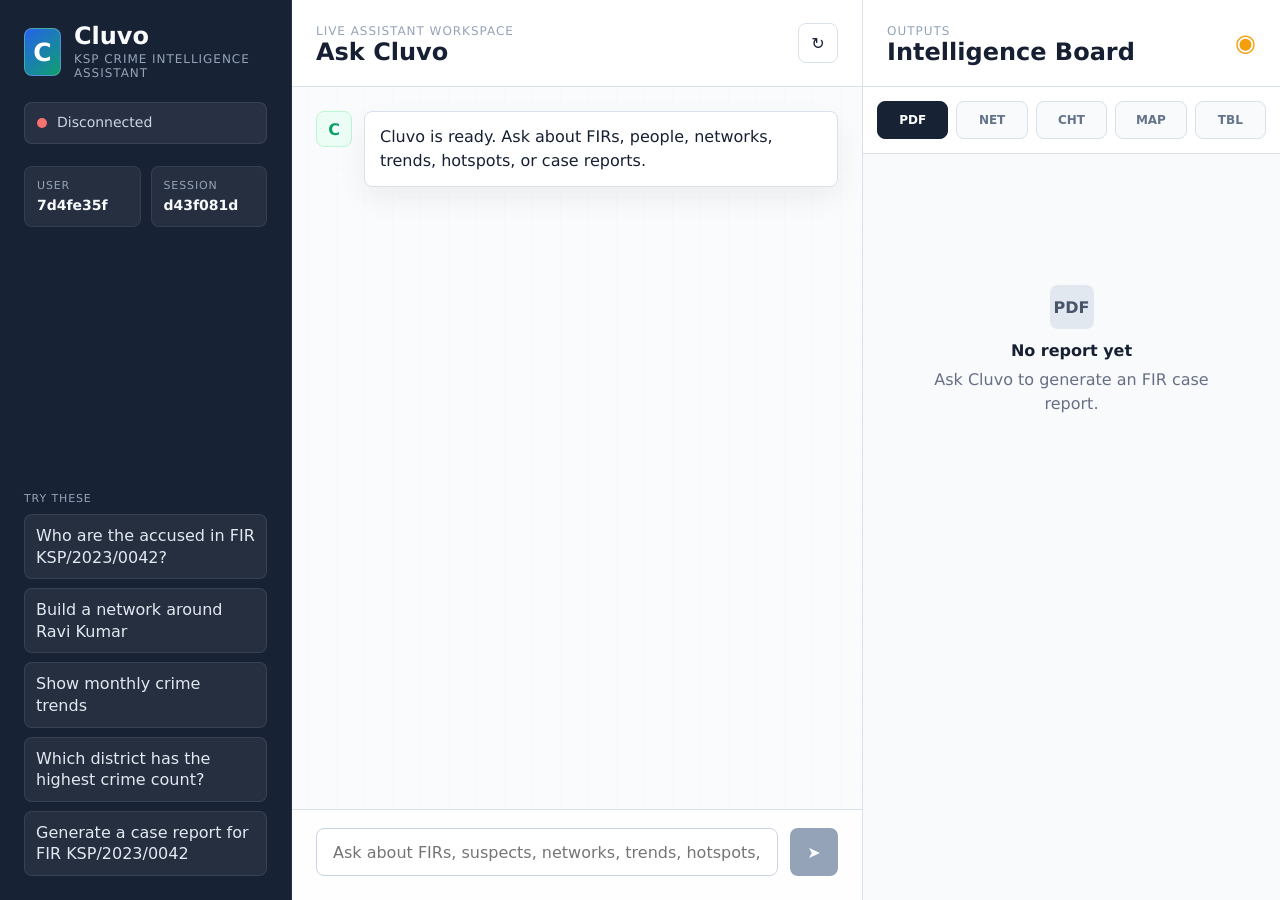
==== index.html @ 609d7da7 "frontend_version_1" ====
<!doctype html>
<html lang="en">
  <head>
    <meta charset="UTF-8" />
    <meta name="viewport" content="width=device-width, initial-scale=1.0" />
    <title>Cluvo</title>
    <link rel="stylesheet" href="./styles.css" />
  </head>
  <body>
    <div class="app-shell">
      <aside class="sidebar">
        <div class="brand-block">
          <div class="brand-mark">C</div>
          <div>
            <h1>Cluvo</h1>
            <p>KSP crime intelligence assistant</p>
          </div>
        </div>

        <div id="connection" class="connection connecting">
          <span class="status-dot"></span>
          <span id="statusText">Connecting to Cluvo...</span>
        </div>

        <div class="identity-block">
          <div>
            <span>User</span>
            <strong id="userIdView">loading</strong>
          </div>
          <div>
            <span>Session</span>
            <strong id="sessionIdView">loading</strong>
          </div>
        </div>

        <div class="prompt-stack">
          <div class="section-label">Try These</div>
          <button data-prompt="Who are the accused in FIR KSP/2023/0042?">Who are the accused in FIR KSP/2023/0042?</button>
          <button data-prompt="Build a network around Ravi Kumar">Build a network around Ravi Kumar</button>
          <button data-prompt="Show monthly crime trends">Show monthly crime trends</button>
          <button data-prompt="Which district has the highest crime count?">Which district has the highest crime count?</button>
          <button data-prompt="Generate a case report for FIR KSP/2023/0042">Generate a case report for FIR KSP/2023/0042</button>
        </div>
      </aside>

      <main class="chat-area">
        <header class="topbar">
          <div>
            <p>Live assistant workspace</p>
            <h2>Ask Cluvo</h2>
          </div>
          <button id="reconnectBtn" class="icon-button" type="button" title="Reconnect">↻</button>
        </header>

        <section id="transcript" class="transcript"></section>

        <form id="composer" class="composer">
          <input id="messageInput" autocomplete="off" placeholder="Ask about FIRs, suspects, networks, trends, hotspots, or reports..." />
          <button id="sendBtn" type="submit" title="Send message">➤</button>
        </form>
      </main>

      <aside class="artifact-area">
        <div class="artifact-header">
          <div>
            <p>Outputs</p>
            <h2>Intelligence Board</h2>
          </div>
          <span class="board-icon">◉</span>
        </div>

        <nav class="panel-tabs" aria-label="Artifact panels">
          <button class="active" data-panel="report" title="Reports">PDF</button>
          <button data-panel="graph" title="Graphs">NET</button>
          <button data-panel="chart" title="Charts">CHT</button>
          <button data-panel="map" title="Map">MAP</button>
          <button data-panel="table" title="Table">TBL</button>
        </nav>

        <section id="panelContent" class="panel-content"></section>
      </aside>
    </div>

    <script src="./app.js"></script>
  </body>
</html>
---- styles.css ----
:root {
  font-family:
    Inter, ui-sans-serif, system-ui, -apple-system, BlinkMacSystemFont, "Segoe UI",
    sans-serif;
  color: #172033;
  background: #eef2f6;
  font-synthesis: none;
  text-rendering: geometricPrecision;
  -webkit-font-smoothing: antialiased;
  --surface: #ffffff;
  --surface-strong: #f8fafc;
  --line: #d9e1eb;
  --muted: #667085;
  --ink: #172033;
  --blue: #2563eb;
  --green: #0f9f6e;
  --amber: #f59e0b;
  --red: #dc2626;
}

* {
  box-sizing: border-box;
}

body {
  margin: 0;
  min-width: 320px;
  min-height: 100vh;
}

button,
input {
  font: inherit;
}

button {
  cursor: pointer;
}

.app-shell {
  display: grid;
  grid-template-columns: 292px minmax(420px, 1fr) 418px;
  min-height: 100vh;
  background:
    linear-gradient(90deg, rgba(21, 32, 51, 0.04) 1px, transparent 1px),
    linear-gradient(180deg, rgba(21, 32, 51, 0.04) 1px, transparent 1px),
    #eef2f6;
  background-size: 28px 28px;
}

.sidebar {
  display: flex;
  flex-direction: column;
  gap: 22px;
  padding: 24px;
  color: #f8fafc;
  background: #182235;
  border-right: 1px solid rgba(255, 255, 255, 0.08);
}

.brand-block {
  display: flex;
  align-items: center;
  gap: 13px;
}

.brand-mark {
  display: grid;
  place-items: center;
  width: 48px;
  height: 48px;
  color: #ffffff;
  background: linear-gradient(135deg, #2563eb, #0f9f6e);
  border: 1px solid rgba(255, 255, 255, 0.22);
  border-radius: 8px;
  font-size: 25px;
  font-weight: 800;
}

.brand-block h1,
.topbar h2,
.artifact-header h2 {
  margin: 0;
  letter-spacing: 0;
}

.brand-block h1 {
  font-size: 24px;
  line-height: 1;
}

.brand-block p,
.topbar p,
.artifact-header p {
  margin: 4px 0 0;
  color: #94a3b8;
  font-size: 12px;
  text-transform: uppercase;
  letter-spacing: 0.08em;
}

.connection {
  display: flex;
  align-items: center;
  gap: 10px;
  min-height: 42px;
  padding: 10px 12px;
  color: #cbd5e1;
  background: rgba(255, 255, 255, 0.07);
  border: 1px solid rgba(255, 255, 255, 0.09);
  border-radius: 8px;
  font-size: 14px;
}

.status-dot {
  width: 10px;
  height: 10px;
  border-radius: 999px;
  background: #f59e0b;
}

.connection.online .status-dot {
  background: #34d399;
}

.connection.offline .status-dot {
  background: #f87171;
}

.identity-block {
  display: grid;
  grid-template-columns: 1fr 1fr;
  gap: 10px;
}

.identity-block div {
  min-width: 0;
  padding: 12px;
  background: rgba(255, 255, 255, 0.06);
  border: 1px solid rgba(255, 255, 255, 0.08);
  border-radius: 8px;
}

.identity-block span,
.section-label {
  display: block;
  color: #94a3b8;
  font-size: 11px;
  line-height: 1.2;
  text-transform: uppercase;
  letter-spacing: 0.08em;
}

.identity-block strong {
  display: block;
  margin-top: 6px;
  overflow: hidden;
  color: #f8fafc;
  font-size: 14px;
  text-overflow: ellipsis;
}

.prompt-stack {
  display: flex;
  flex-direction: column;
  gap: 9px;
  margin-top: auto;
}

.prompt-stack button {
  width: 100%;
  padding: 10px 11px;
  color: #e2e8f0;
  text-align: left;
  line-height: 1.35;
  background: rgba(255, 255, 255, 0.06);
  border: 1px solid rgba(255, 255, 255, 0.09);
  border-radius: 8px;
}

.prompt-stack button:hover {
  background: rgba(255, 255, 255, 0.11);
}

.chat-area {
  display: grid;
  grid-template-rows: auto 1fr auto;
  min-width: 0;
  height: 100vh;
  background: rgba(255, 255, 255, 0.72);
}

.topbar,
.artifact-header {
  display: flex;
  align-items: center;
  justify-content: space-between;
  gap: 16px;
  min-height: 76px;
  padding: 20px 24px;
  background: rgba(255, 255, 255, 0.88);
  border-bottom: 1px solid var(--line);
  backdrop-filter: blur(14px);
}

.topbar h2,
.artifact-header h2 {
  color: var(--ink);
  font-size: 24px;
}

.icon-button {
  display: grid;
  place-items: center;
  width: 40px;
  height: 40px;
  color: var(--ink);
  background: #ffffff;
  border: 1px solid var(--line);
  border-radius: 8px;
}

.transcript {
  display: flex;
  flex-direction: column;
  gap: 16px;
  min-height: 0;
  padding: 24px;
  overflow-y: auto;
}

.message {
  display: grid;
  grid-template-columns: 36px minmax(0, 1fr);
  gap: 12px;
  max-width: 820px;
}

.message.user {
  align-self: flex-end;
  grid-template-columns: minmax(0, 1fr) 36px;
}

.message.user .avatar {
  grid-column: 2;
  grid-row: 1;
  color: #ffffff;
  background: var(--blue);
}

.message.user .bubble {
  grid-column: 1;
  grid-row: 1;
  color: #ffffff;
  background: #2563eb;
  border-color: #2563eb;
}

.avatar {
  display: grid;
  place-items: center;
  width: 36px;
  height: 36px;
  color: var(--green);
  background: #ecfdf5;
  border: 1px solid #bbf7d0;
  border-radius: 8px;
  font-weight: 800;
}

.bubble {
  min-width: 0;
  padding: 13px 15px;
  background: #ffffff;
  border: 1px solid var(--line);
  border-radius: 8px;
  box-shadow: 0 12px 30px rgba(15, 23, 42, 0.06);
}

.bubble p {
  margin: 0 0 8px;
  line-height: 1.5;
  white-space: pre-wrap;
  overflow-wrap: anywhere;
}

.bubble p:last-child {
  margin-bottom: 0;
}

.composer {
  display: grid;
  grid-template-columns: minmax(0, 1fr) 48px;
  gap: 12px;
  padding: 18px 24px 24px;
  background: rgba(255, 255, 255, 0.86);
  border-top: 1px solid var(--line);
}

.composer input {
  min-width: 0;
  height: 48px;
  padding: 0 16px;
  color: var(--ink);
  background: #ffffff;
  border: 1px solid #cbd5e1;
  border-radius: 8px;
  outline: none;
}

.composer input:focus {
  border-color: var(--blue);
  box-shadow: 0 0 0 3px rgba(37, 99, 235, 0.14);
}

.composer button {
  display: grid;
  place-items: center;
  width: 48px;
  height: 48px;
  color: #ffffff;
  background: var(--green);
  border: 0;
  border-radius: 8px;
}

.composer button:disabled {
  cursor: not-allowed;
  background: #94a3b8;
}

.artifact-area {
  display: grid;
  grid-template-rows: auto auto 1fr;
  min-width: 0;
  height: 100vh;
  background: var(--surface-strong);
  border-left: 1px solid var(--line);
}

.board-icon {
  color: var(--amber);
  font-size: 24px;
}

.panel-tabs {
  display: grid;
  grid-template-columns: repeat(5, 1fr);
  gap: 8px;
  padding: 14px;
  background: #ffffff;
  border-bottom: 1px solid var(--line);
}

.panel-tabs button {
  display: grid;
  place-items: center;
  height: 38px;
  color: #64748b;
  background: #f8fafc;
  border: 1px solid var(--line);
  border-radius: 8px;
  font-size: 12px;
  font-weight: 800;
}

.panel-tabs button.active {
  color: #ffffff;
  background: #182235;
  border-color: #182235;
}

.panel-content {
  min-height: 0;
  padding: 16px;
  overflow: auto;
}

.empty-panel {
  display: grid;
  place-items: center;
  align-content: center;
  min-height: 360px;
  padding: 30px;
  color: var(--muted);
  text-align: center;
}

.empty-icon {
  display: grid;
  place-items: center;
  width: 44px;
  height: 44px;
  margin-bottom: 12px;
  color: #475569;
  background: #e2e8f0;
  border-radius: 8px;
  font-weight: 900;
}

.empty-panel h3,
.artifact-tile h3,
.panel-title h3 {
  margin: 0;
  color: var(--ink);
  font-size: 16px;
}

.empty-panel p,
.artifact-tile p {
  max-width: 280px;
  margin: 8px 0 0;
  color: var(--muted);
  line-height: 1.45;
  overflow-wrap: anywhere;
}

.artifact-tile {
  display: grid;
  grid-template-columns: 38px minmax(0, 1fr);
  gap: 12px;
  padding: 14px;
  background: #ffffff;
  border: 1px solid var(--line);
  border-radius: 8px;
}

.tile-icon {
  display: grid;
  place-items: center;
  width: 38px;
  height: 38px;
  color: #ffffff;
  background: var(--red);
  border-radius: 8px;
  font-weight: 800;
}

.action-link,
.small-link {
  display: inline-flex;
  align-items: center;
  justify-content: center;
  gap: 8px;
  min-height: 40px;
  padding: 0 12px;
  color: #ffffff;
  text-decoration: none;
  background: #182235;
  border-radius: 8px;
}

.action-link {
  width: 100%;
  margin-top: 12px;
}

.graph-panel {
  display: grid;
  grid-template-rows: auto minmax(300px, 1fr);
  gap: 12px;
}

.graph-actions {
  display: flex;
  flex-wrap: wrap;
  gap: 8px;
}

.small-link {
  color: #172033;
  background: #ffffff;
  border: 1px solid var(--line);
}

.graph-panel iframe {
  width: 100%;
  min-height: 420px;
  background: #ffffff;
  border: 1px solid var(--line);
  border-radius: 8px;
}

.chart-box,
.map-canvas,
.table-wrap {
  background: #ffffff;
  border: 1px solid var(--line);
  border-radius: 8px;
}

.chart-box {
  display: flex;
  align-items: flex-end;
  gap: 8px;
  height: 340px;
  padding: 18px 14px 36px;
}

.bar-item {
  position: relative;
  flex: 1;
  min-width: 18px;
  background: linear-gradient(180deg, var(--green), #0c7f5b);
  border-radius: 6px 6px 0 0;
}

.bar-item span {
  position: absolute;
  right: 50%;
  bottom: -28px;
  max-width: 74px;
  color: var(--muted);
  font-size: 11px;
  text-align: center;
  transform: translateX(50%);
  overflow: hidden;
  text-overflow: ellipsis;
  white-space: nowrap;
}

.line-chart svg,
.pie-chart svg {
  width: 100%;
  height: 340px;
  background: #ffffff;
  border: 1px solid var(--line);
  border-radius: 8px;
}

.map-canvas {
  position: relative;
  min-height: 320px;
  overflow: hidden;
  background:
    linear-gradient(90deg, rgba(15, 159, 110, 0.12) 1px, transparent 1px),
    linear-gradient(180deg, rgba(37, 99, 235, 0.12) 1px, transparent 1px),
    #ffffff;
  background-size: 34px 34px;
}

.map-canvas::before {
  content: "";
  position: absolute;
  inset: 36px 58px 40px 70px;
  border: 2px solid rgba(15, 159, 110, 0.38);
  border-radius: 48% 42% 50% 38%;
  transform: rotate(-10deg);
}

.map-point {
  position: absolute;
  border: 2px solid #ffffff;
  border-radius: 50%;
  background: rgba(220, 38, 38, 0.78);
  box-shadow: 0 8px 18px rgba(220, 38, 38, 0.2);
}

.point-list {
  display: grid;
  gap: 8px;
  margin-top: 14px;
}

.point-list div {
  display: flex;
  justify-content: space-between;
  gap: 12px;
  padding: 10px 12px;
  background: #ffffff;
  border: 1px solid var(--line);
  border-radius: 8px;
}

.point-list strong,
.point-list span {
  min-width: 0;
  overflow: hidden;
  text-overflow: ellipsis;
  white-space: nowrap;
}

.point-list span {
  color: var(--muted);
}

.table-wrap {
  overflow: auto;
}

table {
  width: 100%;
  min-width: 520px;
  border-collapse: collapse;
  font-size: 13px;
}

th,
td {
  padding: 10px 12px;
  text-align: left;
  border-bottom: 1px solid #edf2f7;
  vertical-align: top;
}

th {
  position: sticky;
  top: 0;
  color: #475569;
  background: #f8fafc;
  font-size: 11px;
  text-transform: uppercase;
  letter-spacing: 0.08em;
}

td {
  color: #1f2937;
  overflow-wrap: anywhere;
}

@media (max-width: 1180px) {
  .app-shell {
    grid-template-columns: 230px minmax(360px, 1fr);
  }

  .artifact-area {
    grid-column: 1 / -1;
    height: auto;
    min-height: 520px;
    border-left: 0;
    border-top: 1px solid var(--line);
  }

  .sidebar,
  .chat-area {
    height: 68vh;
  }
}

@media (max-width: 760px) {
  .app-shell {
    display: block;
  }

  .sidebar {
    min-height: auto;
    padding: 18px;
  }

  .prompt-stack {
    margin-top: 0;
  }

  .chat-area,
  .artifact-area {
    height: auto;
    min-height: 620px;
  }

  .topbar,
  .artifact-header {
    padding: 16px;
  }

  .transcript {
    min-height: 420px;
    padding: 16px;
  }

  .composer {
    padding: 14px 16px 18px;
  }

  .message,
  .message.user {
    grid-template-columns: 32px minmax(0, 1fr);
    width: 100%;
  }

  .message.user .avatar,
  .message.user .bubble {
    grid-column: auto;
    grid-row: auto;
  }

  .message.user {
    direction: rtl;
  }

  .message.user .bubble,
  .message.user .avatar {
    direction: ltr;
  }
}
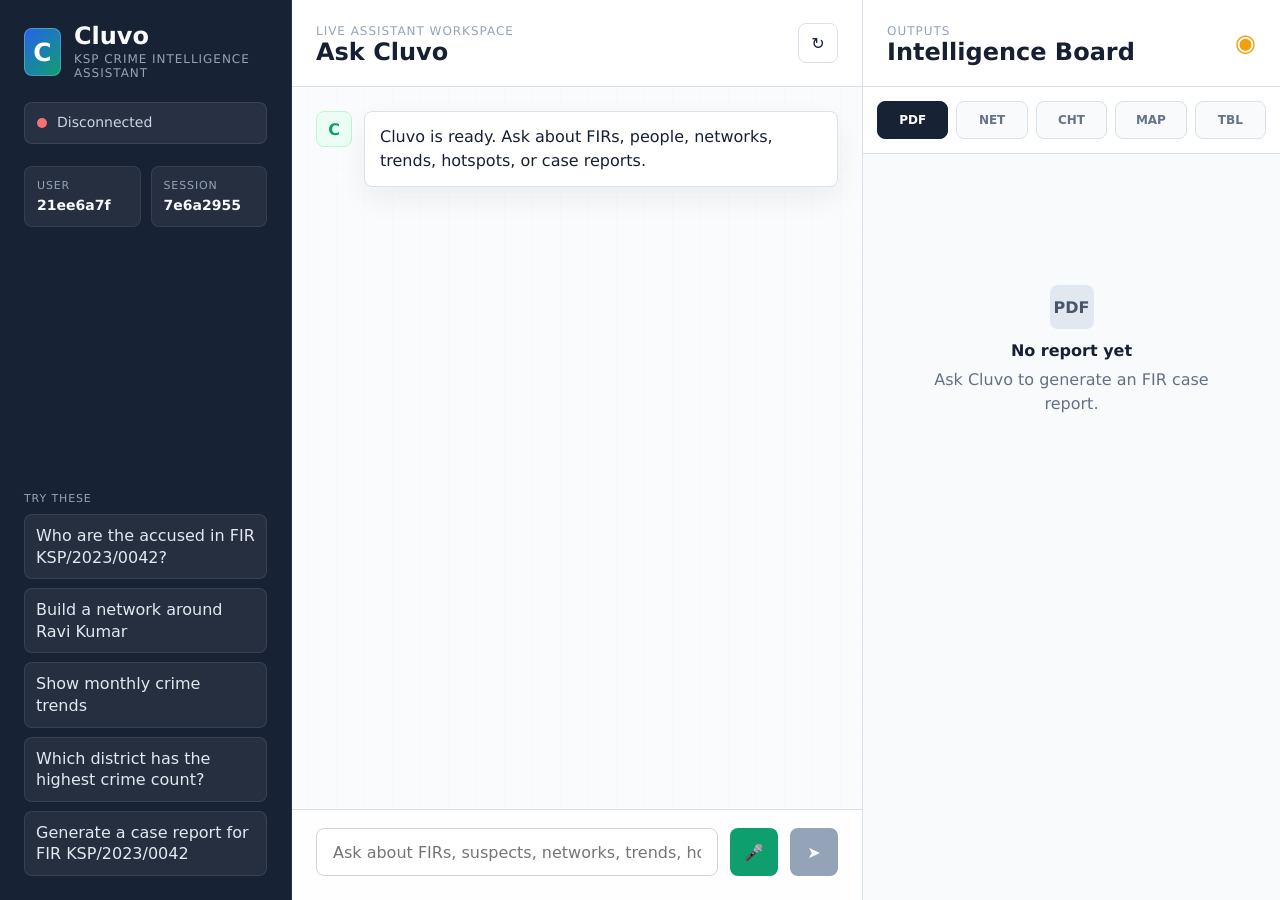
==== commit 5425e44f: "voice_support_added" ====
--- a/index.html
+++ b/index.html
@@ -56,6 +56,7 @@
 
         <form id="composer" class="composer">
           <input id="messageInput" autocomplete="off" placeholder="Ask about FIRs, suspects, networks, trends, hotspots, or reports..." />
+          <button id="voiceBtn" type="button" title="Voice input">🎤</button>
           <button id="sendBtn" type="submit" title="Send message">➤</button>
         </form>
       </main>
--- a/styles.css
+++ b/styles.css
@@ -288,9 +288,38 @@
   margin-bottom: 0;
 }
 
+.chat-status {
+  display: inline-flex;
+  align-items: center;
+  gap: 18px;
+  width: fit-content;
+  max-width: min(620px, 100%);
+  margin: 8px 0 8px 48px;
+  padding: 8px 0;
+  color: #7a7f8a;
+  font-size: 16px;
+  line-height: 1.4;
+}
+
+.chat-status-dot {
+  width: 16px;
+  height: 16px;
+  flex: 0 0 auto;
+  border: 2px solid rgba(81, 144, 216, 0.22);
+  border-top-color: #4c47ea;
+  border-radius: 999px;
+  animation: spinStatus 0.7s linear infinite;
+}
+
+@keyframes spinStatus {
+  to {
+    transform: rotate(360deg);
+  }
+}
+
 .composer {
   display: grid;
-  grid-template-columns: minmax(0, 1fr) 48px;
+  grid-template-columns: minmax(0, 1fr) 48px 48px;
   gap: 12px;
   padding: 18px 24px 24px;
   background: rgba(255, 255, 255, 0.86);
@@ -327,6 +356,17 @@
 .composer button:disabled {
   cursor: not-allowed;
   background: #94a3b8;
+}
+
+#voiceBtn.active {
+  color: #ffffff;
+  background: #dc2626;
+  border-color: #dc2626;
+}
+
+#voiceBtn:disabled {
+  cursor: not-allowed;
+  opacity: 0.5;
 }
 
 .artifact-area {
@@ -667,6 +707,10 @@
     padding: 16px;
   }
 
+  .chat-status {
+    margin-left: 0;
+  }
+
   .composer {
     padding: 14px 16px 18px;
   }
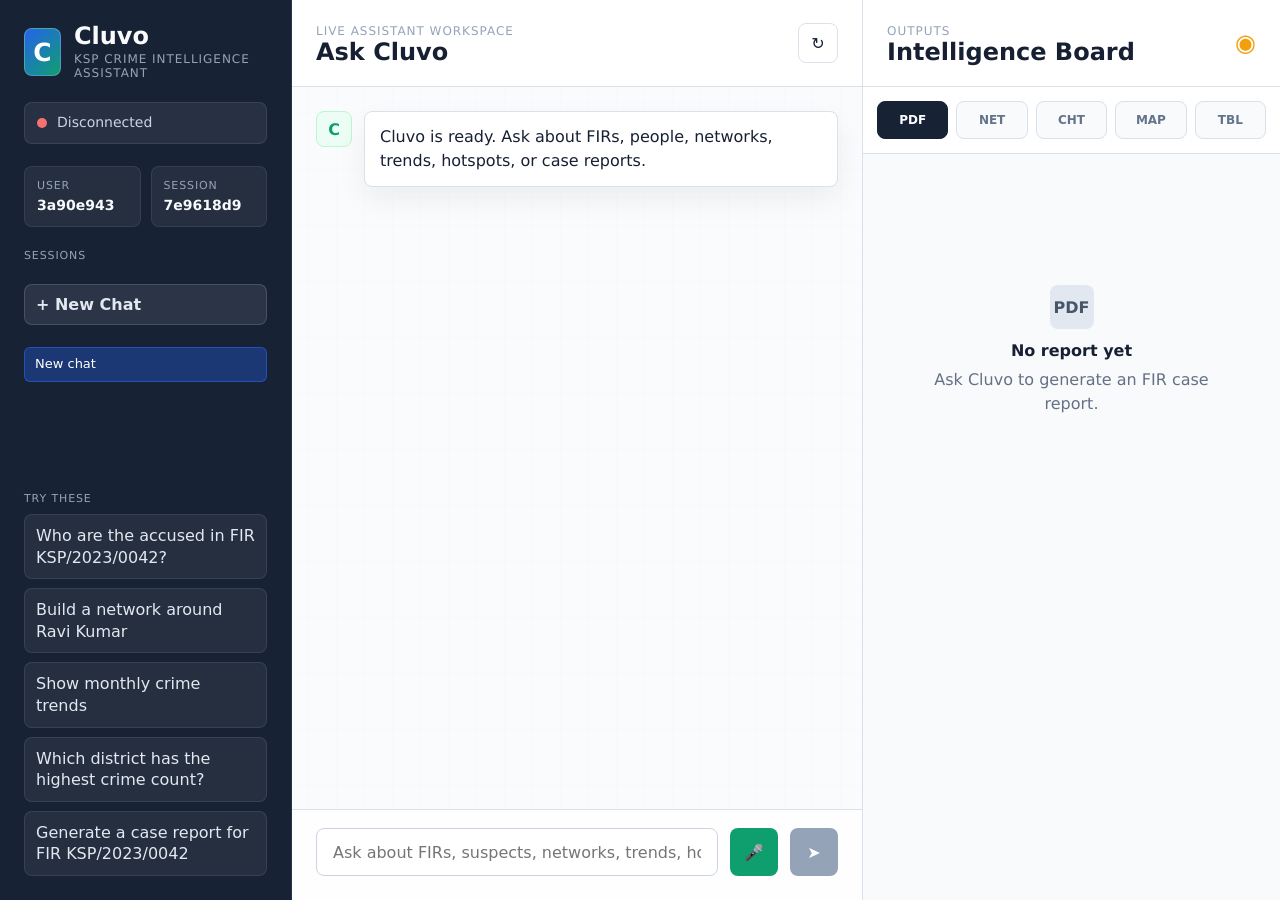
==== commit 9f8b5510: "voice_support_and_multiple_sessions" ====
--- a/index.html
+++ b/index.html
@@ -32,6 +32,10 @@
             <strong id="sessionIdView">loading</strong>
           </div>
         </div>
+
+        <div class="section-label">Sessions</div>
+        <button id="newChatBtn" type="button">+ New Chat</button>
+        <div id="sessionList" class="session-list"></div>
 
         <div class="prompt-stack">
           <div class="section-label">Try These</div>
--- a/styles.css
+++ b/styles.css
@@ -190,6 +190,50 @@
   background: rgba(255, 255, 255, 0.72);
 }
 
+#newChatBtn {
+  width: 100%;
+  padding: 10px 11px;
+  color: #e2e8f0;
+  text-align: left;
+  background: rgba(255, 255, 255, 0.09);
+  border: 1px solid rgba(255, 255, 255, 0.14);
+  border-radius: 8px;
+  font-weight: 700;
+}
+
+#newChatBtn:hover {
+  background: rgba(255, 255, 255, 0.16);
+}
+
+.session-list {
+  display: flex;
+  flex-direction: column;
+  gap: 6px;
+  max-height: 180px;
+  overflow-y: auto;
+}
+
+.session-item {
+  width: 100%;
+  padding: 8px 10px;
+  color: #cbd5e1;
+  text-align: left;
+  font-size: 13px;
+  line-height: 1.3;
+  background: rgba(255, 255, 255, 0.04);
+  border: 1px solid rgba(255, 255, 255, 0.06);
+  border-radius: 6px;
+  overflow: hidden;
+  text-overflow: ellipsis;
+  white-space: nowrap;
+}
+
+.session-item.active {
+  color: #ffffff;
+  background: rgba(37, 99, 235, 0.35);
+  border-color: rgba(37, 99, 235, 0.6);
+}
+
 .topbar,
 .artifact-header {
   display: flex;
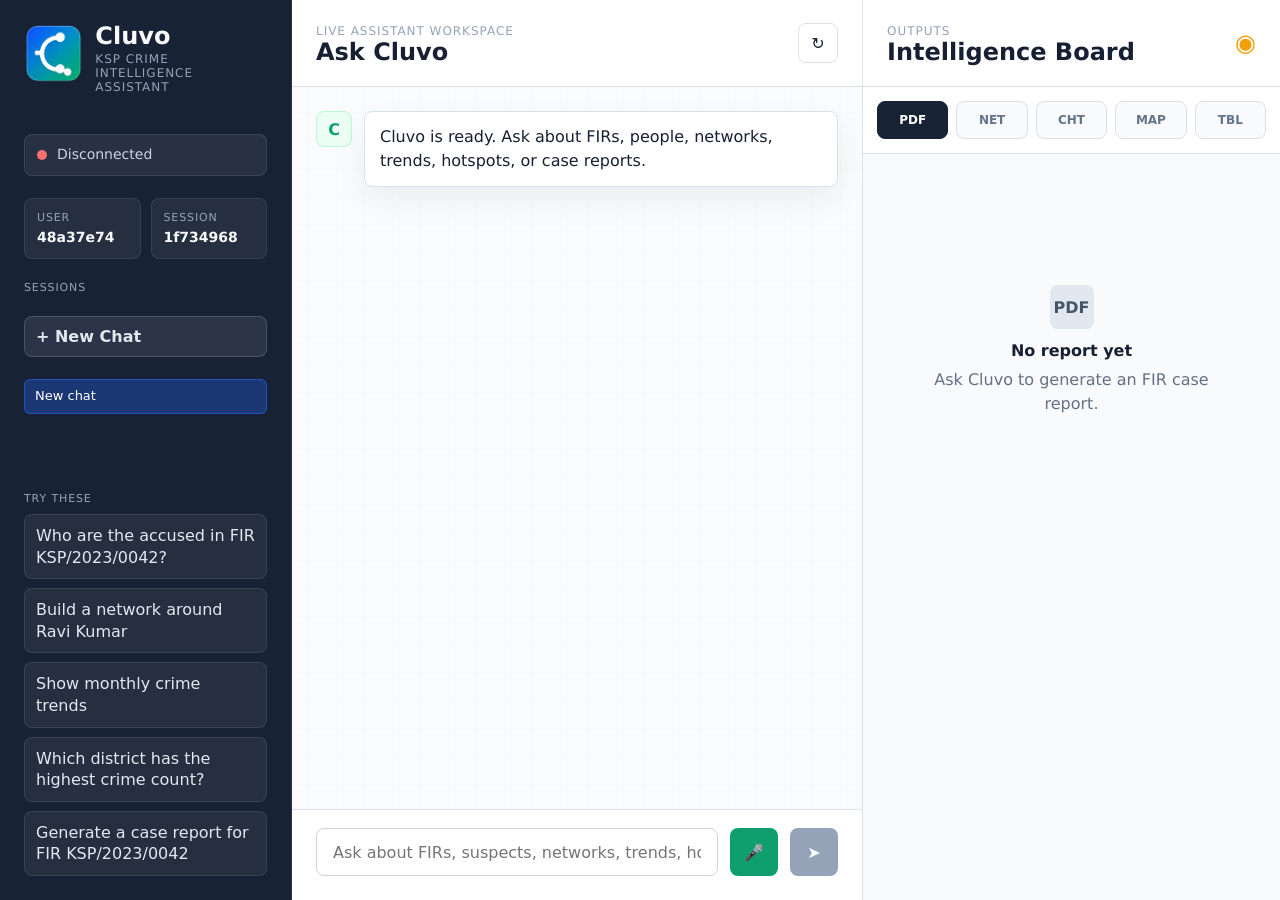
==== commit 009920fc: "logo added" ====
--- a/index.html
+++ b/index.html
@@ -10,7 +10,9 @@
     <div class="app-shell">
       <aside class="sidebar">
         <div class="brand-block">
-          <div class="brand-mark">C</div>
+          <div class="brand-mark">
+            <img src="./assets/cluvo_logo.png" alt="Cluvo Logo">
+          </div>
           <div>
             <h1>Cluvo</h1>
             <p>KSP crime intelligence assistant</p>
--- a/styles.css
+++ b/styles.css
@@ -60,21 +60,23 @@
 
 .brand-block {
   display: flex;
-  align-items: center;
-  gap: 13px;
-}
-
-.brand-mark {
-  display: grid;
-  place-items: center;
-  width: 48px;
-  height: 48px;
-  color: #ffffff;
-  background: linear-gradient(135deg, #2563eb, #0f9f6e);
-  border: 1px solid rgba(255, 255, 255, 0.22);
-  border-radius: 8px;
-  font-size: 25px;
-  font-weight: 800;
+  align-items: flex-start;
+  margin-bottom: 18px;
+  gap: 12px;
+}
+
+.brand-mark{
+    width:88px;
+    height:60px;
+
+    display:flex;
+    align-items:center;
+    justify-content:center;
+}
+
+.brand-mark img{
+    width:100%;
+    height:100%;
 }
 
 .brand-block h1,
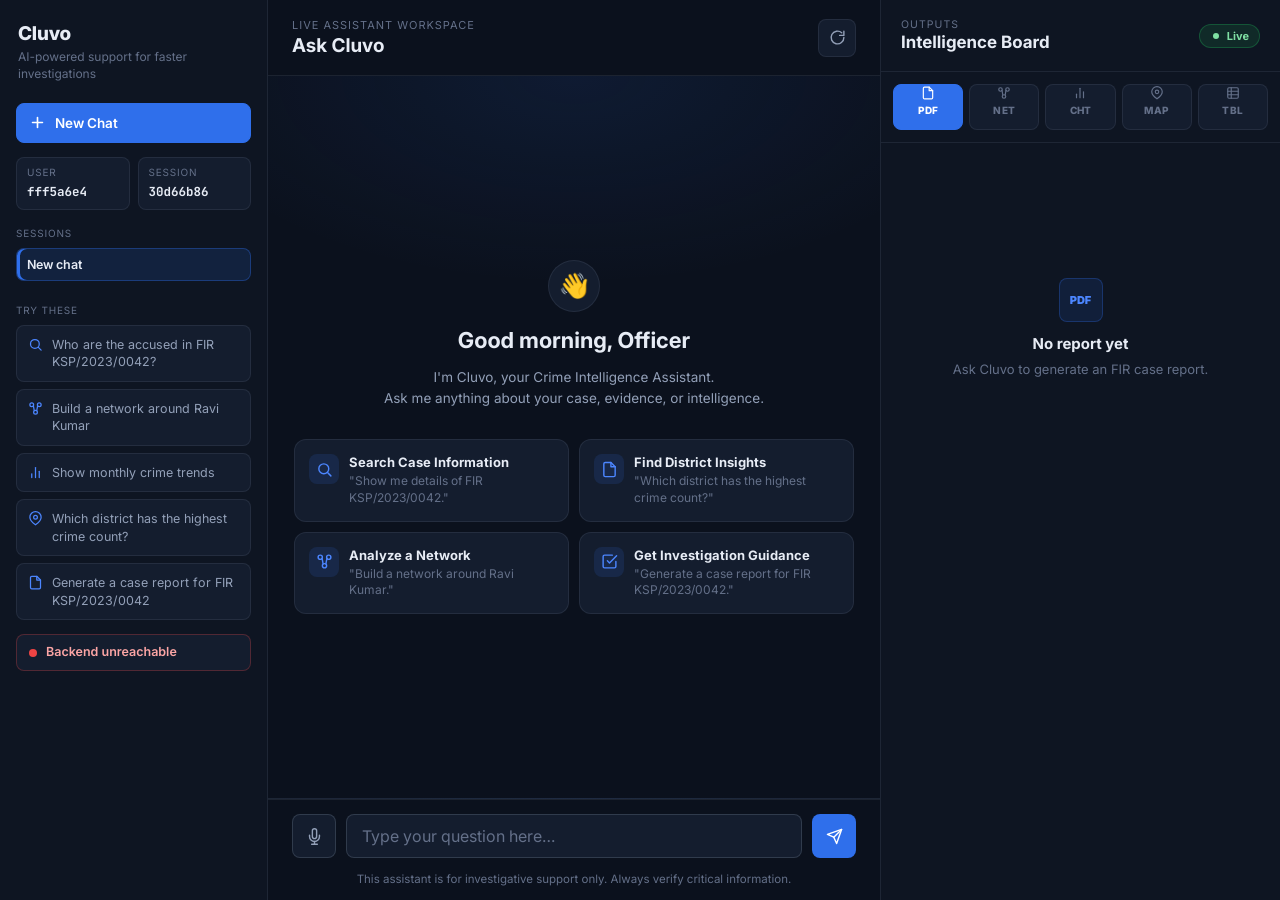
==== commit 59b99401: "frontend_rework" ====
--- a/index.html
+++ b/index.html
@@ -3,91 +3,216 @@
   <head>
     <meta charset="UTF-8" />
     <meta name="viewport" content="width=device-width, initial-scale=1.0" />
-    <title>Cluvo</title>
-    <link rel="stylesheet" href="./styles.css" />
+    <title>Cluvo — Crime Intelligence Assistant</title>
+    <link rel="preconnect" href="https://fonts.googleapis.com" />
+    <link href="https://fonts.googleapis.com/css2?family=Inter:wght@400;500;600;700;800&family=JetBrains+Mono:wght@500;600&display=swap" rel="stylesheet" />
+    <link rel="stylesheet" href="./styles.css?v=4" />
   </head>
   <body>
     <div class="app-shell">
+
+      <!-- ============ SIDEBAR ============ -->
       <aside class="sidebar">
         <div class="brand-block">
-          <div class="brand-mark">
-            <img src="./assets/cluvo_logo.png" alt="Cluvo Logo">
-          </div>
-          <div>
+          <div class="brand-copy">
             <h1>Cluvo</h1>
-            <p>KSP crime intelligence assistant</p>
+            <p>AI-powered support for faster investigations</p>
+          </div>
+        </div>
+
+        <button id="newChatBtn" class="nav-item nav-primary" type="button">
+          <svg viewBox="0 0 24 24" width="17" height="17" fill="none" stroke="currentColor" stroke-width="2.3" stroke-linecap="round"><path d="M12 5v14M5 12h14"/></svg>
+          New Chat
+        </button>
+
+        <div class="identity-block">
+          <div>
+            <span>User</span>
+            <strong id="userIdView">loading</strong>
+          </div>
+          <div>
+            <span>Session</span>
+            <strong id="sessionIdView">loading</strong>
+          </div>
+        </div>
+
+        <div class="sidebar-scroll">
+          <div class="section-label">Sessions</div>
+          <div id="sessionList" class="session-list"></div>
+
+          <div class="section-label prompt-label">Try These</div>
+          <div class="prompt-stack">
+            <button data-prompt="Who are the accused in FIR KSP/2023/0042?">
+              <svg viewBox="0 0 24 24" width="15" height="15" fill="none" stroke="currentColor" stroke-width="2" stroke-linecap="round" stroke-linejoin="round"><circle cx="11" cy="11" r="7"/><line x1="21" y1="21" x2="16.6" y2="16.6"/></svg>
+              Who are the accused in FIR KSP/2023/0042?
+            </button>
+            <button data-prompt="Build a network around Ravi Kumar">
+              <svg viewBox="0 0 24 24" width="15" height="15" fill="none" stroke="currentColor" stroke-width="2" stroke-linecap="round" stroke-linejoin="round"><circle cx="6" cy="6" r="3"/><circle cx="18" cy="6" r="3"/><circle cx="12" cy="18" r="3"/><line x1="8.6" y1="7.6" x2="10" y2="15.5"/><line x1="15.4" y1="7.6" x2="14" y2="15.5"/></svg>
+              Build a network around Ravi Kumar
+            </button>
+            <button data-prompt="Show monthly crime trends">
+              <svg viewBox="0 0 24 24" width="15" height="15" fill="none" stroke="currentColor" stroke-width="2" stroke-linecap="round" stroke-linejoin="round"><line x1="18" y1="20" x2="18" y2="10"/><line x1="12" y1="20" x2="12" y2="4"/><line x1="6" y1="20" x2="6" y2="14"/></svg>
+              Show monthly crime trends
+            </button>
+            <button data-prompt="Which district has the highest crime count?">
+              <svg viewBox="0 0 24 24" width="15" height="15" fill="none" stroke="currentColor" stroke-width="2" stroke-linecap="round" stroke-linejoin="round"><path d="M21 10c0 6-9 12-9 12s-9-6-9-12a9 9 0 0 1 18 0z"/><circle cx="12" cy="10" r="3"/></svg>
+              Which district has the highest crime count?
+            </button>
+            <button data-prompt="Generate a case report for FIR KSP/2023/0042">
+              <svg viewBox="0 0 24 24" width="15" height="15" fill="none" stroke="currentColor" stroke-width="2" stroke-linecap="round" stroke-linejoin="round"><path d="M14 2H6a2 2 0 0 0-2 2v16a2 2 0 0 0 2 2h12a2 2 0 0 0 2-2V8z"/><polyline points="14 2 14 8 20 8"/></svg>
+              Generate a case report for FIR KSP/2023/0042
+            </button>
           </div>
         </div>
 
         <div id="connection" class="connection connecting">
           <span class="status-dot"></span>
-          <span id="statusText">Connecting to Cluvo...</span>
-        </div>
-
-        <div class="identity-block">
-          <div>
-            <span>User</span>
-            <strong id="userIdView">loading</strong>
-          </div>
-          <div>
-            <span>Session</span>
-            <strong id="sessionIdView">loading</strong>
-          </div>
-        </div>
-
-        <div class="section-label">Sessions</div>
-        <button id="newChatBtn" type="button">+ New Chat</button>
-        <div id="sessionList" class="session-list"></div>
-
-        <div class="prompt-stack">
-          <div class="section-label">Try These</div>
-          <button data-prompt="Who are the accused in FIR KSP/2023/0042?">Who are the accused in FIR KSP/2023/0042?</button>
-          <button data-prompt="Build a network around Ravi Kumar">Build a network around Ravi Kumar</button>
-          <button data-prompt="Show monthly crime trends">Show monthly crime trends</button>
-          <button data-prompt="Which district has the highest crime count?">Which district has the highest crime count?</button>
-          <button data-prompt="Generate a case report for FIR KSP/2023/0042">Generate a case report for FIR KSP/2023/0042</button>
+          <span id="statusText">Connecting to Cluvo…</span>
         </div>
       </aside>
 
+      <!-- ============ CHAT ============ -->
       <main class="chat-area">
         <header class="topbar">
           <div>
-            <p>Live assistant workspace</p>
+            <p class="context-eyebrow">Live assistant workspace</p>
             <h2>Ask Cluvo</h2>
           </div>
-          <button id="reconnectBtn" class="icon-button" type="button" title="Reconnect">↻</button>
+          <button id="reconnectBtn" class="icon-button" type="button" title="Reconnect">
+            <svg viewBox="0 0 24 24" width="17" height="17" fill="none" stroke="currentColor" stroke-width="2" stroke-linecap="round" stroke-linejoin="round"><path d="M21 12a9 9 0 1 1-3-6.7"/><path d="M21 3v6h-6"/></svg>
+          </button>
         </header>
 
-        <section id="transcript" class="transcript"></section>
+        <div class="chat-body">
+          <div id="greetingScreen" class="greeting-screen">
+            <div class="greeting-icon">👋</div>
+            <h2 id="greetingTitle">Good day, Officer</h2>
+            <p>I'm Cluvo, your Crime Intelligence Assistant.<br />Ask me anything about your case, evidence, or intelligence.</p>
+
+            <div class="greeting-grid">
+              <button class="greeting-card" data-prompt="Who are the accused in FIR KSP/2023/0042?">
+                <span class="greeting-card-icon">
+                  <svg viewBox="0 0 24 24" width="17" height="17" fill="none" stroke="currentColor" stroke-width="2" stroke-linecap="round" stroke-linejoin="round"><circle cx="11" cy="11" r="7"/><line x1="21" y1="21" x2="16.6" y2="16.6"/></svg>
+                </span>
+                <span>
+                  <strong>Search Case Information</strong>
+                  <em>"Show me details of FIR KSP/2023/0042."</em>
+                </span>
+              </button>
+
+              <button class="greeting-card" data-prompt="Which district has the highest crime count?">
+                <span class="greeting-card-icon">
+                  <svg viewBox="0 0 24 24" width="17" height="17" fill="none" stroke="currentColor" stroke-width="2" stroke-linecap="round" stroke-linejoin="round"><path d="M14 2H6a2 2 0 0 0-2 2v16a2 2 0 0 0 2 2h12a2 2 0 0 0 2-2V8z"/><polyline points="14 2 14 8 20 8"/></svg>
+                </span>
+                <span>
+                  <strong>Find District Insights</strong>
+                  <em>"Which district has the highest crime count?"</em>
+                </span>
+              </button>
+
+              <button class="greeting-card" data-prompt="Build a network around Ravi Kumar">
+                <span class="greeting-card-icon">
+                  <svg viewBox="0 0 24 24" width="17" height="17" fill="none" stroke="currentColor" stroke-width="2" stroke-linecap="round" stroke-linejoin="round"><circle cx="6" cy="6" r="3"/><circle cx="18" cy="6" r="3"/><circle cx="12" cy="18" r="3"/><line x1="8.6" y1="7.6" x2="10" y2="15.5"/><line x1="15.4" y1="7.6" x2="14" y2="15.5"/></svg>
+                </span>
+                <span>
+                  <strong>Analyze a Network</strong>
+                  <em>"Build a network around Ravi Kumar."</em>
+                </span>
+              </button>
+
+              <button class="greeting-card" data-prompt="Generate a case report for FIR KSP/2023/0042">
+                <span class="greeting-card-icon">
+                  <svg viewBox="0 0 24 24" width="17" height="17" fill="none" stroke="currentColor" stroke-width="2" stroke-linecap="round" stroke-linejoin="round"><path d="M9 11l3 3L22 4"/><path d="M21 12v7a2 2 0 0 1-2 2H5a2 2 0 0 1-2-2V5a2 2 0 0 1 2-2h11"/></svg>
+                </span>
+                <span>
+                  <strong>Get Investigation Guidance</strong>
+                  <em>"Generate a case report for FIR KSP/2023/0042."</em>
+                </span>
+              </button>
+            </div>
+          </div>
+
+          <section id="transcript" class="transcript"></section>
+        </div>
 
         <form id="composer" class="composer">
-          <input id="messageInput" autocomplete="off" placeholder="Ask about FIRs, suspects, networks, trends, hotspots, or reports..." />
-          <button id="voiceBtn" type="button" title="Voice input">🎤</button>
-          <button id="sendBtn" type="submit" title="Send message">➤</button>
+          <button id="voiceBtn" type="button" title="Voice input">
+            <svg viewBox="0 0 24 24" width="17" height="17" fill="none" stroke="currentColor" stroke-width="2" stroke-linecap="round" stroke-linejoin="round"><path d="M12 1a3 3 0 0 0-3 3v8a3 3 0 0 0 6 0V4a3 3 0 0 0-3-3z"/><path d="M19 10v2a7 7 0 0 1-14 0v-2"/><line x1="12" y1="19" x2="12" y2="23"/><line x1="8" y1="23" x2="16" y2="23"/></svg>
+          </button>
+          <input id="messageInput" autocomplete="off" placeholder="Type your question here…" />
+          <button id="sendBtn" type="submit" title="Send message">
+            <svg viewBox="0 0 24 24" width="17" height="17" fill="none" stroke="currentColor" stroke-width="2" stroke-linecap="round" stroke-linejoin="round"><line x1="22" y1="2" x2="11" y2="13"/><polygon points="22 2 15 22 11 13 2 9 22 2"/></svg>
+          </button>
         </form>
+        <p class="composer-disclaimer">This assistant is for investigative support only. Always verify critical information.</p>
       </main>
 
+      <!-- ============ INTELLIGENCE BOARD ============ -->
       <aside class="artifact-area">
         <div class="artifact-header">
           <div>
             <p>Outputs</p>
             <h2>Intelligence Board</h2>
           </div>
-          <span class="board-icon">◉</span>
+          <span class="badge-live">
+            <svg viewBox="0 0 24 24" width="12" height="12" fill="currentColor"><circle cx="12" cy="12" r="6"/></svg>
+            Live
+          </span>
         </div>
 
         <nav class="panel-tabs" aria-label="Artifact panels">
-          <button class="active" data-panel="report" title="Reports">PDF</button>
-          <button data-panel="graph" title="Graphs">NET</button>
-          <button data-panel="chart" title="Charts">CHT</button>
-          <button data-panel="map" title="Map">MAP</button>
-          <button data-panel="table" title="Table">TBL</button>
+          <button class="active" data-panel="report" title="Reports">
+            <svg viewBox="0 0 24 24" width="14" height="14" fill="none" stroke="currentColor" stroke-width="2" stroke-linecap="round" stroke-linejoin="round"><path d="M14 2H6a2 2 0 0 0-2 2v16a2 2 0 0 0 2 2h12a2 2 0 0 0 2-2V8z"/><polyline points="14 2 14 8 20 8"/></svg>
+            <span>PDF</span>
+          </button>
+          <button data-panel="graph" title="Graphs">
+            <svg viewBox="0 0 24 24" width="14" height="14" fill="none" stroke="currentColor" stroke-width="2" stroke-linecap="round" stroke-linejoin="round"><circle cx="6" cy="6" r="3"/><circle cx="18" cy="6" r="3"/><circle cx="12" cy="18" r="3"/><line x1="8.6" y1="7.6" x2="10" y2="15.5"/><line x1="15.4" y1="7.6" x2="14" y2="15.5"/></svg>
+            <span>NET</span>
+          </button>
+          <button data-panel="chart" title="Charts">
+            <svg viewBox="0 0 24 24" width="14" height="14" fill="none" stroke="currentColor" stroke-width="2" stroke-linecap="round" stroke-linejoin="round"><line x1="18" y1="20" x2="18" y2="10"/><line x1="12" y1="20" x2="12" y2="4"/><line x1="6" y1="20" x2="6" y2="14"/></svg>
+            <span>CHT</span>
+          </button>
+          <button data-panel="map" title="Map">
+            <svg viewBox="0 0 24 24" width="14" height="14" fill="none" stroke="currentColor" stroke-width="2" stroke-linecap="round" stroke-linejoin="round"><path d="M21 10c0 6-9 12-9 12s-9-6-9-12a9 9 0 0 1 18 0z"/><circle cx="12" cy="10" r="3"/></svg>
+            <span>MAP</span>
+          </button>
+          <button data-panel="table" title="Table">
+            <svg viewBox="0 0 24 24" width="14" height="14" fill="none" stroke="currentColor" stroke-width="2" stroke-linecap="round" stroke-linejoin="round"><rect x="3" y="3" width="18" height="18" rx="2"/><line x1="3" y1="9" x2="21" y2="9"/><line x1="3" y1="15" x2="21" y2="15"/><line x1="9" y1="3" x2="9" y2="21"/></svg>
+            <span>TBL</span>
+          </button>
         </nav>
 
         <section id="panelContent" class="panel-content"></section>
       </aside>
+
     </div>
 
     <script src="./app.js"></script>
+    <script>
+      // Cosmetic-only: time-based greeting text + hiding the greeting screen
+      // once the first message lands. Does not touch app.js state or logic.
+      (function () {
+        const hour = new Date().getHours();
+        const part = hour < 12 ? "morning" : hour < 17 ? "afternoon" : "evening";
+        const title = document.getElementById("greetingTitle");
+        if (title) title.textContent = "Good " + part + ", Officer";
+
+        const greeting = document.getElementById("greetingScreen");
+        const transcript = document.getElementById("transcript");
+        if (greeting && transcript && window.MutationObserver) {
+          new MutationObserver((mutations) => {
+            const userMessageArrived = mutations.some((m) =>
+              Array.from(m.addedNodes).some(
+                (node) => node.nodeType === 1 && node.classList && node.classList.contains("user")
+              )
+            );
+            if (userMessageArrived) {
+              greeting.classList.add("hidden");
+            }
+          }).observe(transcript, { childList: true });
+        }
+      })();
+    </script>
   </body>
-</html>
+</html>
--- a/styles.css
+++ b/styles.css
@@ -1,784 +1,473 @@
 :root {
-  font-family:
-    Inter, ui-sans-serif, system-ui, -apple-system, BlinkMacSystemFont, "Segoe UI",
-    sans-serif;
-  color: #172033;
-  background: #eef2f6;
+  font-family: "Inter", ui-sans-serif, system-ui, -apple-system, "Segoe UI", sans-serif;
   font-synthesis: none;
   text-rendering: geometricPrecision;
   -webkit-font-smoothing: antialiased;
-  --surface: #ffffff;
-  --surface-strong: #f8fafc;
-  --line: #d9e1eb;
-  --muted: #667085;
-  --ink: #172033;
-  --blue: #2563eb;
-  --green: #0f9f6e;
-  --amber: #f59e0b;
-  --red: #dc2626;
-}
-
-* {
-  box-sizing: border-box;
-}
-
-body {
-  margin: 0;
-  min-width: 320px;
-  min-height: 100vh;
-}
-
-button,
-input {
-  font: inherit;
-}
+
+  --bg-0: #0b111d;
+  --panel: #121a29;
+  --panel-alt: #0e1522;
+  --card: #141d2e;
+  --line: rgba(148, 163, 184, 0.12);
+  --line-strong: rgba(148, 163, 184, 0.22);
+  --ink: #e7ecf5;
+  --ink-dim: #93a0b8;
+  --muted: #647089;
+
+  --blue: #2f6feb;
+  --blue-strong: #4c86ff;
+  --green: #22c55e;
+  --amber: #f0a93a;
+  --red: #ef4444;
+
+  --radius-sm: 8px;
+  --radius: 12px;
+  --radius-lg: 16px;
+
+  --shadow-1: 0 6px 18px rgba(0, 0, 0, 0.28);
+  --shadow-2: 0 16px 40px rgba(0, 0, 0, 0.4);
+  --focus-ring: 0 0 0 3px rgba(47, 111, 235, 0.28);
+
+  color: var(--ink);
+  background: var(--bg-0);
+}
+
+* { box-sizing: border-box; }
+
+body { margin: 0; min-width: 320px; min-height: 100vh; background: var(--bg-0); }
+
+button, input { font: inherit; color: inherit; }
 
 button {
   cursor: pointer;
-}
+  transition: transform 0.12s ease, background 0.15s ease, border-color 0.15s ease, box-shadow 0.15s ease, color 0.15s ease;
+}
+button:active { transform: scale(0.97); }
+
+::-webkit-scrollbar { width: 8px; height: 8px; }
+::-webkit-scrollbar-track { background: transparent; }
+::-webkit-scrollbar-thumb { background: rgba(148, 163, 184, 0.2); border-radius: 999px; border: 2px solid transparent; background-clip: padding-box; }
+::-webkit-scrollbar-thumb:hover { background: rgba(148, 163, 184, 0.32); background-clip: padding-box; }
+
+/* ================= SHELL ================= */
 
 .app-shell {
   display: grid;
-  grid-template-columns: 292px minmax(420px, 1fr) 418px;
+  grid-template-columns: 268px minmax(420px, 1fr) 400px;
   min-height: 100vh;
-  background:
-    linear-gradient(90deg, rgba(21, 32, 51, 0.04) 1px, transparent 1px),
-    linear-gradient(180deg, rgba(21, 32, 51, 0.04) 1px, transparent 1px),
-    #eef2f6;
-  background-size: 28px 28px;
-}
+  background: var(--bg-0);
+}
+
+/* ================= SIDEBAR ================= */
 
 .sidebar {
   display: flex;
   flex-direction: column;
-  gap: 22px;
-  padding: 24px;
-  color: #f8fafc;
-  background: #182235;
-  border-right: 1px solid rgba(255, 255, 255, 0.08);
-}
-
-.brand-block {
-  display: flex;
-  align-items: flex-start;
-  margin-bottom: 18px;
-  gap: 12px;
-}
-
-.brand-mark{
-    width:88px;
-    height:60px;
-
-    display:flex;
-    align-items:center;
-    justify-content:center;
-}
-
-.brand-mark img{
-    width:100%;
-    height:100%;
-}
-
-.brand-block h1,
-.topbar h2,
-.artifact-header h2 {
-  margin: 0;
-  letter-spacing: 0;
-}
-
-.brand-block h1 {
-  font-size: 24px;
-  line-height: 1;
-}
-
-.brand-block p,
-.topbar p,
-.artifact-header p {
-  margin: 4px 0 0;
-  color: #94a3b8;
-  font-size: 12px;
-  text-transform: uppercase;
-  letter-spacing: 0.08em;
-}
+  gap: 14px;
+  min-height: 0;
+  padding: 20px 16px;
+  background: var(--panel-alt);
+  border-right: 1px solid var(--line);
+}
+
+.brand-block { padding: 2px 2px 6px; }
+.brand-copy h1 { margin: 0; color: var(--ink); font-size: 19px; font-weight: 800; letter-spacing: -0.01em; }
+.brand-copy p { margin: 4px 0 0; color: var(--muted); font-size: 12px; line-height: 1.4; }
+
+.nav-item {
+  display: flex;
+  align-items: center;
+  gap: 9px;
+  width: 100%;
+  height: 40px;
+  padding: 0 12px;
+  color: var(--ink-dim);
+  font-weight: 600;
+  font-size: 13.5px;
+  background: var(--card);
+  border: 1px solid var(--line);
+  border-radius: var(--radius-sm);
+}
+.nav-item:hover { color: var(--ink); border-color: var(--line-strong); }
+
+.nav-primary {
+  color: #ffffff;
+  background: var(--blue);
+  border-color: var(--blue);
+}
+.nav-primary:hover { background: var(--blue-strong); border-color: var(--blue-strong); }
+
+.identity-block {
+  display: grid;
+  grid-template-columns: 1fr 1fr;
+  gap: 8px;
+}
+.identity-block div { min-width: 0; padding: 9px 10px; background: var(--card); border: 1px solid var(--line); border-radius: var(--radius-sm); }
+.identity-block span, .section-label { display: block; color: var(--muted); font-size: 10px; text-transform: uppercase; letter-spacing: 0.08em; }
+.identity-block strong { display: block; margin-top: 4px; overflow: hidden; color: var(--ink); font-size: 12.5px; font-family: "JetBrains Mono", monospace; text-overflow: ellipsis; }
+
+.sidebar-scroll { display: flex; flex-direction: column; min-height: 0; overflow-y: auto; gap: 8px; }
+.section-label { margin-top: 4px; }
+.prompt-label { margin-top: 12px; }
+
+.session-list { display: flex; flex-direction: column; gap: 4px; margin-bottom: 4px; }
+.session-item {
+  width: 100%; padding: 8px 10px; color: var(--ink-dim); text-align: left; font-size: 12.5px;
+  background: transparent; border: 1px solid transparent; border-radius: var(--radius-sm);
+  overflow: hidden; text-overflow: ellipsis; white-space: nowrap;
+}
+.session-item:hover { background: var(--card); border-color: var(--line); color: var(--ink); }
+.session-item.active {
+  color: var(--ink); font-weight: 600; background: rgba(47, 111, 235, 0.14);
+  border-color: rgba(47, 111, 235, 0.35); box-shadow: inset 3px 0 0 var(--blue);
+}
+
+.prompt-stack { display: flex; flex-direction: column; gap: 7px; }
+.prompt-stack button {
+  display: flex; align-items: flex-start; gap: 9px;
+  width: 100%; padding: 10px 11px; color: var(--ink-dim); text-align: left; line-height: 1.4;
+  font-size: 12.5px; background: var(--card); border: 1px solid var(--line); border-radius: var(--radius-sm);
+}
+.prompt-stack button svg { flex: 0 0 auto; margin-top: 1px; color: var(--blue-strong); }
+.prompt-stack button:hover { color: var(--ink); background: #182136; border-color: var(--line-strong); }
 
 .connection {
   display: flex;
   align-items: center;
-  gap: 10px;
-  min-height: 42px;
+  gap: 9px;
   padding: 10px 12px;
-  color: #cbd5e1;
-  background: rgba(255, 255, 255, 0.07);
-  border: 1px solid rgba(255, 255, 255, 0.09);
-  border-radius: 8px;
-  font-size: 14px;
-}
-
-.status-dot {
-  width: 10px;
-  height: 10px;
-  border-radius: 999px;
-  background: #f59e0b;
-}
-
-.connection.online .status-dot {
-  background: #34d399;
-}
-
-.connection.offline .status-dot {
-  background: #f87171;
-}
-
-.identity-block {
-  display: grid;
-  grid-template-columns: 1fr 1fr;
-  gap: 10px;
-}
-
-.identity-block div {
+  color: var(--ink-dim);
+  background: var(--card);
+  border: 1px solid var(--line);
+  border-radius: var(--radius-sm);
+  font-size: 12.5px;
+  font-weight: 600;
+}
+
+.status-dot { width: 8px; height: 8px; border-radius: 999px; background: var(--amber); flex: 0 0 auto; animation: statusPulse 1.6s ease-out infinite; }
+.connection.online { color: #7fe0a3; border-color: rgba(34, 197, 94, 0.28); }
+.connection.online .status-dot { background: var(--green); box-shadow: 0 0 0 0 rgba(34, 197, 94, 0.5); }
+.connection.offline { color: #fca5a5; border-color: rgba(239, 68, 68, 0.28); }
+.connection.offline .status-dot { background: var(--red); animation: none; }
+
+@keyframes statusPulse {
+  0% { box-shadow: 0 0 0 0 rgba(240, 169, 58, 0.45); }
+  70% { box-shadow: 0 0 0 6px rgba(240, 169, 58, 0); }
+  100% { box-shadow: 0 0 0 0 rgba(240, 169, 58, 0); }
+}
+
+/* ================= CHAT AREA ================= */
+
+.chat-area {
+  display: flex;
+  flex-direction: column;
   min-width: 0;
-  padding: 12px;
-  background: rgba(255, 255, 255, 0.06);
-  border: 1px solid rgba(255, 255, 255, 0.08);
-  border-radius: 8px;
-}
-
-.identity-block span,
-.section-label {
-  display: block;
-  color: #94a3b8;
-  font-size: 11px;
-  line-height: 1.2;
-  text-transform: uppercase;
-  letter-spacing: 0.08em;
-}
-
-.identity-block strong {
-  display: block;
-  margin-top: 6px;
-  overflow: hidden;
-  color: #f8fafc;
-  font-size: 14px;
-  text-overflow: ellipsis;
-}
-
-.prompt-stack {
-  display: flex;
-  flex-direction: column;
-  gap: 9px;
-  margin-top: auto;
-}
-
-.prompt-stack button {
-  width: 100%;
-  padding: 10px 11px;
-  color: #e2e8f0;
-  text-align: left;
-  line-height: 1.35;
-  background: rgba(255, 255, 255, 0.06);
-  border: 1px solid rgba(255, 255, 255, 0.09);
-  border-radius: 8px;
-}
-
-.prompt-stack button:hover {
-  background: rgba(255, 255, 255, 0.11);
-}
-
-.chat-area {
-  display: grid;
-  grid-template-rows: auto 1fr auto;
-  min-width: 0;
-  height: 100vh;
-  background: rgba(255, 255, 255, 0.72);
-}
-
-#newChatBtn {
-  width: 100%;
-  padding: 10px 11px;
-  color: #e2e8f0;
-  text-align: left;
-  background: rgba(255, 255, 255, 0.09);
-  border: 1px solid rgba(255, 255, 255, 0.14);
-  border-radius: 8px;
-  font-weight: 700;
-}
-
-#newChatBtn:hover {
-  background: rgba(255, 255, 255, 0.16);
-}
-
-.session-list {
-  display: flex;
-  flex-direction: column;
-  gap: 6px;
-  max-height: 180px;
-  overflow-y: auto;
-}
-
-.session-item {
-  width: 100%;
-  padding: 8px 10px;
-  color: #cbd5e1;
-  text-align: left;
-  font-size: 13px;
-  line-height: 1.3;
-  background: rgba(255, 255, 255, 0.04);
-  border: 1px solid rgba(255, 255, 255, 0.06);
-  border-radius: 6px;
-  overflow: hidden;
-  text-overflow: ellipsis;
-  white-space: nowrap;
-}
-
-.session-item.active {
-  color: #ffffff;
-  background: rgba(37, 99, 235, 0.35);
-  border-color: rgba(37, 99, 235, 0.6);
-}
-
-.topbar,
-.artifact-header {
-  display: flex;
+  min-height: 0;
+  background: var(--bg-0);
+}
+
+/* Wraps greeting screen + transcript so greeting can sit on top of the
+   transcript until the first message arrives, then it's hidden via .hidden */
+.chat-body {
+  position: relative;
+  flex: 1 1 auto;
+  min-height: 0;
+}
+
+#greetingScreen, #transcript { position: absolute; inset: 0; min-height: 0; }
+#greetingScreen { z-index: 1; }
+
+.topbar {
+  display: flex;
+  flex: 0 0 auto;
   align-items: center;
   justify-content: space-between;
   gap: 16px;
-  min-height: 76px;
-  padding: 20px 24px;
-  background: rgba(255, 255, 255, 0.88);
+  padding: 18px 24px;
   border-bottom: 1px solid var(--line);
-  backdrop-filter: blur(14px);
-}
-
-.topbar h2,
-.artifact-header h2 {
-  color: var(--ink);
-  font-size: 24px;
-}
+}
+.context-eyebrow { margin: 0; color: var(--muted); font-size: 11px; text-transform: uppercase; letter-spacing: 0.09em; }
+.topbar h2 { margin: 2px 0 0; color: var(--ink); font-size: 19px; font-weight: 700; }
 
 .icon-button {
-  display: grid;
-  place-items: center;
-  width: 40px;
-  height: 40px;
-  color: var(--ink);
-  background: #ffffff;
-  border: 1px solid var(--line);
-  border-radius: 8px;
-}
+  display: grid; place-items: center; width: 38px; height: 38px; color: var(--ink-dim);
+  background: var(--card); border: 1px solid var(--line); border-radius: var(--radius-sm);
+}
+.icon-button:hover { color: var(--blue-strong); border-color: rgba(47, 111, 235, 0.4); }
 
 .transcript {
   display: flex;
   flex-direction: column;
   gap: 16px;
   min-height: 0;
-  padding: 24px;
+  padding: 22px 24px;
   overflow-y: auto;
 }
 
-.message {
-  display: grid;
-  grid-template-columns: 36px minmax(0, 1fr);
-  gap: 12px;
-  max-width: 820px;
-}
-
-.message.user {
-  align-self: flex-end;
-  grid-template-columns: minmax(0, 1fr) 36px;
-}
-
-.message.user .avatar {
-  grid-column: 2;
-  grid-row: 1;
-  color: #ffffff;
-  background: var(--blue);
-}
-
-.message.user .bubble {
-  grid-column: 1;
-  grid-row: 1;
-  color: #ffffff;
-  background: #2563eb;
-  border-color: #2563eb;
-}
+/* ================= GREETING SCREEN ================= */
+
+.greeting-screen {
+  display: flex;
+  flex-direction: column;
+  align-items: center;
+  justify-content: center;
+  gap: 6px;
+  min-height: 0;
+  padding: 32px 24px;
+  text-align: center;
+  background:
+    radial-gradient(ellipse 640px 320px at 50% 0%, rgba(47, 111, 235, 0.1), transparent 65%),
+    var(--bg-0);
+  border-bottom: 1px solid var(--line);
+}
+
+.greeting-screen.hidden { display: none; }
+
+.greeting-icon {
+  display: grid;
+  place-items: center;
+  width: 52px;
+  height: 52px;
+  margin-bottom: 4px;
+  font-size: 24px;
+  background: var(--card);
+  border: 1px solid var(--line);
+  border-radius: 999px;
+}
+
+.greeting-screen h2 { margin: 6px 0 0; color: var(--ink); font-size: 22px; font-weight: 700; }
+.greeting-screen p { margin: 8px 0 0; color: var(--ink-dim); font-size: 13.5px; line-height: 1.6; }
+
+.greeting-grid {
+  display: grid;
+  grid-template-columns: 1fr 1fr;
+  gap: 10px;
+  width: 100%;
+  max-width: 560px;
+  margin-top: 22px;
+}
+
+.greeting-card {
+  display: flex;
+  align-items: flex-start;
+  gap: 10px;
+  padding: 14px;
+  text-align: left;
+  background: var(--card);
+  border: 1px solid var(--line);
+  border-radius: var(--radius);
+}
+
+.greeting-card:hover { border-color: rgba(47, 111, 235, 0.4); background: #182136; }
+
+.greeting-card-icon {
+  display: grid;
+  place-items: center;
+  width: 30px;
+  height: 30px;
+  flex: 0 0 auto;
+  color: var(--blue-strong);
+  background: rgba(47, 111, 235, 0.14);
+  border-radius: var(--radius-sm);
+}
+
+.greeting-card span:last-child { display: flex; flex-direction: column; gap: 3px; min-width: 0; }
+.greeting-card strong { color: var(--ink); font-size: 13px; font-weight: 700; }
+.greeting-card em { color: var(--muted); font-size: 12px; font-style: normal; line-height: 1.4; }
+
+@media (max-width: 760px) {
+  .greeting-grid { grid-template-columns: 1fr; }
+  .greeting-screen { padding: 22px 16px; }
+}
+
+.message { display: grid; grid-template-columns: 34px minmax(0, 1fr); gap: 12px; max-width: 760px; }
+.message.user { align-self: flex-end; grid-template-columns: minmax(0, 1fr) 34px; }
+.message.user .avatar { grid-column: 2; grid-row: 1; color: #fff; background: var(--blue); border-color: var(--blue); }
+.message.user .bubble { grid-column: 1; grid-row: 1; color: #fff; background: var(--blue); border-color: var(--blue); }
 
 .avatar {
-  display: grid;
-  place-items: center;
-  width: 36px;
-  height: 36px;
-  color: var(--green);
-  background: #ecfdf5;
-  border: 1px solid #bbf7d0;
-  border-radius: 8px;
-  font-weight: 800;
+  display: grid; place-items: center; width: 34px; height: 34px; color: var(--blue-strong);
+  background: rgba(47, 111, 235, 0.14); border: 1px solid rgba(47, 111, 235, 0.3); border-radius: var(--radius-sm); font-weight: 800; font-size: 13px;
 }
 
 .bubble {
-  min-width: 0;
-  padding: 13px 15px;
-  background: #ffffff;
-  border: 1px solid var(--line);
-  border-radius: 8px;
-  box-shadow: 0 12px 30px rgba(15, 23, 42, 0.06);
-}
-
-.bubble p {
-  margin: 0 0 8px;
-  line-height: 1.5;
-  white-space: pre-wrap;
-  overflow-wrap: anywhere;
-}
-
-.bubble p:last-child {
-  margin-bottom: 0;
-}
+  min-width: 0; padding: 14px 16px; background: var(--card); border: 1px solid var(--line);
+  border-radius: var(--radius); box-shadow: var(--shadow-1);
+}
+.bubble p { margin: 0 0 8px; line-height: 1.55; color: var(--ink); white-space: pre-wrap; overflow-wrap: anywhere; }
+.message.user .bubble p { color: #fff; }
+.bubble p:last-child { margin-bottom: 0; }
 
 .chat-status {
-  display: inline-flex;
-  align-items: center;
-  gap: 18px;
-  width: fit-content;
-  max-width: min(620px, 100%);
-  margin: 8px 0 8px 48px;
-  padding: 8px 0;
-  color: #7a7f8a;
-  font-size: 16px;
-  line-height: 1.4;
-}
-
+  display: inline-flex; align-items: center; gap: 10px; width: fit-content; max-width: 620px;
+  margin: 4px 0 4px 46px; padding: 9px 15px; color: var(--ink-dim); background: var(--card);
+  border: 1px solid var(--line); border-radius: 999px; font-size: 13px;
+}
 .chat-status-dot {
-  width: 16px;
-  height: 16px;
+  width: 13px; height: 13px; flex: 0 0 auto; border: 2px solid rgba(47, 111, 235, 0.2);
+  border-top-color: var(--blue-strong); border-radius: 999px; animation: spinStatus 0.7s linear infinite;
+}
+@keyframes spinStatus { to { transform: rotate(360deg); } }
+
+/* ================= COMPOSER ================= */
+
+.composer {
+  display: grid;
+  grid-template-columns: 44px minmax(0, 1fr) 44px;
   flex: 0 0 auto;
-  border: 2px solid rgba(81, 144, 216, 0.22);
-  border-top-color: #4c47ea;
-  border-radius: 999px;
-  animation: spinStatus 0.7s linear infinite;
-}
-
-@keyframes spinStatus {
-  to {
-    transform: rotate(360deg);
-  }
-}
-
-.composer {
-  display: grid;
-  grid-template-columns: minmax(0, 1fr) 48px 48px;
-  gap: 12px;
-  padding: 18px 24px 24px;
-  background: rgba(255, 255, 255, 0.86);
+  gap: 10px;
+  padding: 14px 24px;
   border-top: 1px solid var(--line);
 }
 
 .composer input {
-  min-width: 0;
-  height: 48px;
-  padding: 0 16px;
-  color: var(--ink);
-  background: #ffffff;
-  border: 1px solid #cbd5e1;
-  border-radius: 8px;
-  outline: none;
-}
-
-.composer input:focus {
-  border-color: var(--blue);
-  box-shadow: 0 0 0 3px rgba(37, 99, 235, 0.14);
-}
-
-.composer button {
-  display: grid;
-  place-items: center;
-  width: 48px;
-  height: 48px;
-  color: #ffffff;
-  background: var(--green);
-  border: 0;
-  border-radius: 8px;
-}
-
-.composer button:disabled {
-  cursor: not-allowed;
-  background: #94a3b8;
-}
-
-#voiceBtn.active {
-  color: #ffffff;
-  background: #dc2626;
-  border-color: #dc2626;
-}
-
-#voiceBtn:disabled {
-  cursor: not-allowed;
-  opacity: 0.5;
-}
+  min-width: 0; height: 44px; padding: 0 15px; color: var(--ink);
+  background: var(--card); border: 1px solid var(--line-strong); border-radius: var(--radius-sm); outline: none;
+}
+.composer input::placeholder { color: var(--muted); }
+.composer input:focus { border-color: var(--blue); box-shadow: var(--focus-ring); }
+
+.composer button { display: grid; place-items: center; width: 44px; height: 44px; border: 1px solid transparent; border-radius: var(--radius-sm); }
+
+#sendBtn { color: #ffffff; background: var(--blue); }
+#sendBtn:hover:not(:disabled) { background: var(--blue-strong); }
+.composer button:disabled { cursor: not-allowed; background: #1a2333; color: var(--muted); }
+
+#voiceBtn { color: var(--ink-dim); background: var(--card); border-color: var(--line-strong); }
+#voiceBtn:hover:not(:disabled) { color: var(--red); border-color: rgba(239, 68, 68, 0.4); }
+#voiceBtn.active { color: #fff; background: var(--red); border-color: var(--red); animation: recordPulse 1.2s ease-in-out infinite; }
+@keyframes recordPulse {
+  0% { box-shadow: 0 0 0 0 rgba(239, 68, 68, 0.4); }
+  70% { box-shadow: 0 0 0 9px rgba(239, 68, 68, 0); }
+  100% { box-shadow: 0 0 0 0 rgba(239, 68, 68, 0); }
+}
+#voiceBtn:disabled { cursor: not-allowed; opacity: 0.5; }
+
+.composer-disclaimer {
+  flex: 0 0 auto;
+  margin: 0;
+  padding: 0 24px 14px;
+  color: var(--muted);
+  font-size: 11.5px;
+  text-align: center;
+}
+
+/* ================= INTELLIGENCE BOARD ================= */
 
 .artifact-area {
   display: grid;
   grid-template-rows: auto auto 1fr;
   min-width: 0;
-  height: 100vh;
-  background: var(--surface-strong);
+  min-height: 0;
+  background: var(--panel-alt);
   border-left: 1px solid var(--line);
 }
 
-.board-icon {
-  color: var(--amber);
-  font-size: 24px;
-}
-
-.panel-tabs {
-  display: grid;
-  grid-template-columns: repeat(5, 1fr);
-  gap: 8px;
-  padding: 14px;
-  background: #ffffff;
-  border-bottom: 1px solid var(--line);
-}
-
+.artifact-header { display: flex; align-items: center; justify-content: space-between; gap: 12px; padding: 18px 20px; border-bottom: 1px solid var(--line); }
+.artifact-header p { margin: 0; color: var(--muted); font-size: 10.5px; text-transform: uppercase; letter-spacing: 0.1em; }
+.artifact-header h2 { margin: 2px 0 0; color: var(--ink); font-size: 17px; font-weight: 700; }
+
+.badge-live {
+  display: inline-flex; align-items: center; gap: 5px; padding: 4px 10px;
+  color: #7fe0a3; background: rgba(34, 197, 94, 0.12); border: 1px solid rgba(34, 197, 94, 0.28);
+  border-radius: 999px; font-size: 11px; font-weight: 700;
+}
+
+.panel-tabs { display: grid; grid-template-columns: repeat(5, 1fr); gap: 6px; padding: 12px; border-bottom: 1px solid var(--line); }
 .panel-tabs button {
-  display: grid;
-  place-items: center;
-  height: 38px;
-  color: #64748b;
-  background: #f8fafc;
-  border: 1px solid var(--line);
-  border-radius: 8px;
-  font-size: 12px;
-  font-weight: 800;
-}
-
-.panel-tabs button.active {
-  color: #ffffff;
-  background: #182235;
-  border-color: #182235;
-}
-
-.panel-content {
-  min-height: 0;
-  padding: 16px;
-  overflow: auto;
-}
-
-.empty-panel {
-  display: grid;
-  place-items: center;
-  align-content: center;
-  min-height: 360px;
-  padding: 30px;
-  color: var(--muted);
-  text-align: center;
-}
-
+  display: flex; flex-direction: column; align-items: center; gap: 4px; height: 46px;
+  color: var(--muted); background: var(--card); border: 1px solid var(--line); border-radius: var(--radius-sm);
+  font-size: 10px; font-weight: 800; letter-spacing: 0.03em;
+}
+.panel-tabs button:hover { color: var(--ink); border-color: var(--line-strong); }
+.panel-tabs button.active { color: #ffffff; background: var(--blue); border-color: var(--blue); }
+
+.panel-content { min-height: 0; padding: 16px; overflow: auto; }
+
+.empty-panel { display: grid; place-items: center; align-content: center; min-height: 340px; padding: 30px; color: var(--muted); text-align: center; }
 .empty-icon {
-  display: grid;
-  place-items: center;
-  width: 44px;
-  height: 44px;
-  margin-bottom: 12px;
-  color: #475569;
-  background: #e2e8f0;
-  border-radius: 8px;
-  font-weight: 900;
-}
-
-.empty-panel h3,
-.artifact-tile h3,
-.panel-title h3 {
-  margin: 0;
-  color: var(--ink);
-  font-size: 16px;
-}
-
-.empty-panel p,
-.artifact-tile p {
-  max-width: 280px;
-  margin: 8px 0 0;
-  color: var(--muted);
-  line-height: 1.45;
-  overflow-wrap: anywhere;
-}
-
-.artifact-tile {
-  display: grid;
-  grid-template-columns: 38px minmax(0, 1fr);
-  gap: 12px;
-  padding: 14px;
-  background: #ffffff;
-  border: 1px solid var(--line);
-  border-radius: 8px;
-}
-
-.tile-icon {
-  display: grid;
-  place-items: center;
-  width: 38px;
-  height: 38px;
-  color: #ffffff;
-  background: var(--red);
-  border-radius: 8px;
-  font-weight: 800;
-}
-
-.action-link,
-.small-link {
-  display: inline-flex;
-  align-items: center;
-  justify-content: center;
-  gap: 8px;
-  min-height: 40px;
-  padding: 0 12px;
-  color: #ffffff;
-  text-decoration: none;
-  background: #182235;
-  border-radius: 8px;
-}
-
-.action-link {
-  width: 100%;
-  margin-top: 12px;
-}
-
-.graph-panel {
-  display: grid;
-  grid-template-rows: auto minmax(300px, 1fr);
-  gap: 12px;
-}
-
-.graph-actions {
-  display: flex;
-  flex-wrap: wrap;
-  gap: 8px;
-}
-
-.small-link {
-  color: #172033;
-  background: #ffffff;
-  border: 1px solid var(--line);
-}
-
-.graph-panel iframe {
-  width: 100%;
-  min-height: 420px;
-  background: #ffffff;
-  border: 1px solid var(--line);
-  border-radius: 8px;
-}
-
-.chart-box,
-.map-canvas,
-.table-wrap {
-  background: #ffffff;
-  border: 1px solid var(--line);
-  border-radius: 8px;
-}
-
-.chart-box {
-  display: flex;
-  align-items: flex-end;
-  gap: 8px;
-  height: 340px;
-  padding: 18px 14px 36px;
-}
-
-.bar-item {
-  position: relative;
-  flex: 1;
-  min-width: 18px;
-  background: linear-gradient(180deg, var(--green), #0c7f5b);
-  border-radius: 6px 6px 0 0;
-}
-
-.bar-item span {
-  position: absolute;
-  right: 50%;
-  bottom: -28px;
-  max-width: 74px;
-  color: var(--muted);
-  font-size: 11px;
-  text-align: center;
-  transform: translateX(50%);
-  overflow: hidden;
-  text-overflow: ellipsis;
-  white-space: nowrap;
-}
-
-.line-chart svg,
-.pie-chart svg {
-  width: 100%;
-  height: 340px;
-  background: #ffffff;
-  border: 1px solid var(--line);
-  border-radius: 8px;
-}
+  display: grid; place-items: center; width: 44px; height: 44px; margin-bottom: 12px; color: var(--blue-strong);
+  background: rgba(47, 111, 235, 0.12); border: 1px solid rgba(47, 111, 235, 0.28); border-radius: var(--radius-sm); font-weight: 900; font-size: 11px;
+}
+.empty-panel h3, .artifact-tile h3, .panel-title h3 { margin: 0; color: var(--ink); font-size: 15px; }
+.empty-panel p, .artifact-tile p { max-width: 270px; margin: 8px 0 0; color: var(--muted); line-height: 1.5; overflow-wrap: anywhere; font-size: 13px; }
+
+.artifact-tile { display: grid; grid-template-columns: 38px minmax(0, 1fr); gap: 12px; padding: 14px; background: var(--card); border: 1px solid var(--line); border-radius: var(--radius); box-shadow: var(--shadow-1); }
+.tile-icon { display: grid; place-items: center; width: 38px; height: 38px; color: #fff; background: var(--red); border-radius: var(--radius-sm); font-weight: 800; font-size: 11px; }
+
+.action-link, .small-link { display: inline-flex; align-items: center; justify-content: center; gap: 8px; min-height: 40px; padding: 0 14px; text-decoration: none; border-radius: var(--radius-sm); font-size: 13px; font-weight: 700; }
+.action-link { width: 100%; margin-top: 12px; color: #ffffff; background: var(--blue); }
+.action-link:hover { background: var(--blue-strong); }
+.small-link { color: var(--ink); background: var(--card); border: 1px solid var(--line-strong); }
+.small-link:hover { border-color: var(--line-strong); background: #182136; }
+
+.graph-panel { display: grid; grid-template-rows: auto minmax(280px, 1fr); gap: 12px; }
+.graph-actions { display: flex; flex-wrap: wrap; gap: 8px; }
+.graph-panel iframe { width: 100%; min-height: 400px; background: #fff; border: 1px solid var(--line); border-radius: var(--radius); }
+
+.chart-box, .map-canvas, .table-wrap { background: var(--card); border: 1px solid var(--line); border-radius: var(--radius); box-shadow: var(--shadow-1); }
+.chart-box { display: flex; align-items: flex-end; gap: 8px; height: 320px; padding: 18px 14px 36px; }
+.bar-item { position: relative; flex: 1; min-width: 16px; background: var(--blue); border-radius: 6px 6px 0 0; }
+.bar-item:hover { background: var(--blue-strong); }
+.bar-item span { position: absolute; right: 50%; bottom: -26px; max-width: 70px; color: var(--muted); font-size: 10.5px; text-align: center; transform: translateX(50%); overflow: hidden; text-overflow: ellipsis; white-space: nowrap; }
+
+.line-chart svg, .pie-chart svg { width: 100%; height: 320px; background: var(--card); border: 1px solid var(--line); border-radius: var(--radius); }
 
 .map-canvas {
-  position: relative;
-  min-height: 320px;
-  overflow: hidden;
-  background:
-    linear-gradient(90deg, rgba(15, 159, 110, 0.12) 1px, transparent 1px),
-    linear-gradient(180deg, rgba(37, 99, 235, 0.12) 1px, transparent 1px),
-    #ffffff;
-  background-size: 34px 34px;
-}
-
-.map-canvas::before {
-  content: "";
-  position: absolute;
-  inset: 36px 58px 40px 70px;
-  border: 2px solid rgba(15, 159, 110, 0.38);
-  border-radius: 48% 42% 50% 38%;
-  transform: rotate(-10deg);
-}
-
-.map-point {
-  position: absolute;
-  border: 2px solid #ffffff;
-  border-radius: 50%;
-  background: rgba(220, 38, 38, 0.78);
-  box-shadow: 0 8px 18px rgba(220, 38, 38, 0.2);
-}
-
-.point-list {
-  display: grid;
-  gap: 8px;
-  margin-top: 14px;
-}
-
-.point-list div {
-  display: flex;
-  justify-content: space-between;
-  gap: 12px;
-  padding: 10px 12px;
-  background: #ffffff;
-  border: 1px solid var(--line);
-  border-radius: 8px;
-}
-
-.point-list strong,
-.point-list span {
-  min-width: 0;
-  overflow: hidden;
-  text-overflow: ellipsis;
-  white-space: nowrap;
-}
-
-.point-list span {
-  color: var(--muted);
-}
-
-.table-wrap {
-  overflow: auto;
-}
-
-table {
-  width: 100%;
-  min-width: 520px;
-  border-collapse: collapse;
-  font-size: 13px;
-}
-
-th,
-td {
-  padding: 10px 12px;
-  text-align: left;
-  border-bottom: 1px solid #edf2f7;
-  vertical-align: top;
-}
-
-th {
-  position: sticky;
-  top: 0;
-  color: #475569;
-  background: #f8fafc;
-  font-size: 11px;
-  text-transform: uppercase;
-  letter-spacing: 0.08em;
-}
-
-td {
-  color: #1f2937;
-  overflow-wrap: anywhere;
-}
+  position: relative; min-height: 300px; overflow: hidden;
+  background: linear-gradient(90deg, rgba(47, 111, 235, 0.06) 1px, transparent 1px), linear-gradient(180deg, rgba(47, 111, 235, 0.06) 1px, transparent 1px), var(--card);
+  background-size: 32px 32px;
+}
+.map-canvas::before { content: ""; position: absolute; inset: 34px 54px 38px 66px; border: 2px solid rgba(47, 111, 235, 0.28); border-radius: 48% 42% 50% 38%; transform: rotate(-10deg); }
+.map-point { position: absolute; border: 2px solid var(--card); border-radius: 50%; background: var(--red); box-shadow: 0 6px 14px rgba(239, 68, 68, 0.3); }
+.map-point:hover { transform: scale(1.15); }
+
+.point-list { display: grid; gap: 7px; margin-top: 14px; }
+.point-list div { display: flex; justify-content: space-between; gap: 12px; padding: 10px 12px; background: var(--card); border: 1px solid var(--line); border-radius: var(--radius-sm); }
+.point-list div:hover { border-color: rgba(47, 111, 235, 0.35); }
+.point-list strong, .point-list span { min-width: 0; overflow: hidden; text-overflow: ellipsis; white-space: nowrap; }
+.point-list strong { color: var(--ink); font-size: 13px; }
+.point-list span { color: var(--muted); font-size: 12px; }
+
+.table-wrap { overflow: auto; }
+table { width: 100%; min-width: 480px; border-collapse: collapse; font-size: 12.5px; }
+th, td { padding: 10px 12px; text-align: left; border-bottom: 1px solid var(--line); vertical-align: top; }
+th { position: sticky; top: 0; color: var(--ink-dim); background: var(--panel-alt); font-size: 10.5px; text-transform: uppercase; letter-spacing: 0.08em; }
+td { color: var(--ink); overflow-wrap: anywhere; }
+tbody tr:hover { background: rgba(47, 111, 235, 0.06); }
+
+/* ================= RESPONSIVE ================= */
 
 @media (max-width: 1180px) {
-  .app-shell {
-    grid-template-columns: 230px minmax(360px, 1fr);
-  }
-
-  .artifact-area {
-    grid-column: 1 / -1;
-    height: auto;
-    min-height: 520px;
-    border-left: 0;
-    border-top: 1px solid var(--line);
-  }
-
-  .sidebar,
-  .chat-area {
-    height: 68vh;
-  }
+  .app-shell { grid-template-columns: 230px minmax(360px, 1fr); }
+  .artifact-area { grid-column: 1 / -1; height: auto; min-height: 480px; border-left: 0; border-top: 1px solid var(--line); }
 }
 
 @media (max-width: 760px) {
-  .app-shell {
-    display: block;
-  }
-
-  .sidebar {
-    min-height: auto;
-    padding: 18px;
-  }
-
-  .prompt-stack {
-    margin-top: 0;
-  }
-
-  .chat-area,
-  .artifact-area {
-    height: auto;
-    min-height: 620px;
-  }
-
-  .topbar,
-  .artifact-header {
-    padding: 16px;
-  }
-
-  .transcript {
-    min-height: 420px;
-    padding: 16px;
-  }
-
-  .chat-status {
-    margin-left: 0;
-  }
-
-  .composer {
-    padding: 14px 16px 18px;
-  }
-
-  .message,
-  .message.user {
-    grid-template-columns: 32px minmax(0, 1fr);
-    width: 100%;
-  }
-
-  .message.user .avatar,
-  .message.user .bubble {
-    grid-column: auto;
-    grid-row: auto;
-  }
-
-  .message.user {
-    direction: rtl;
-  }
-
-  .message.user .bubble,
-  .message.user .avatar {
-    direction: ltr;
-  }
-}
+  .app-shell { display: block; }
+  .sidebar { min-height: auto; padding: 16px; }
+  .chat-area, .artifact-area { min-height: 560px; }
+  .topbar { padding: 14px 16px; }
+  .transcript { padding: 16px; }
+  .composer { padding: 12px 16px; }
+  .composer-disclaimer { padding: 0 16px 12px; }
+  .chat-status { margin-left: 0; }
+  .message, .message.user { grid-template-columns: 30px minmax(0, 1fr); width: 100%; }
+  .message.user .avatar, .message.user .bubble { grid-column: auto; grid-row: auto; }
+  .message.user { direction: rtl; }
+  .message.user .bubble, .message.user .avatar { direction: ltr; }
+}
+
+/* ================= MARKDOWN ================= */
+
+.bubble h1, .bubble h2, .bubble h3, .bubble h4, .bubble h5, .bubble h6 { margin: 10px 0 6px; color: var(--ink); font-weight: 800; line-height: 1.3; }
+.message.user .bubble h1, .message.user .bubble h2, .message.user .bubble h3 { color: #ffffff; }
+.bubble h1 { font-size: 17px; }
+.bubble h2 { font-size: 15px; }
+.bubble h3, .bubble h4, .bubble h5, .bubble h6 { font-size: 13.5px; }
+.bubble h1:first-child, .bubble h2:first-child, .bubble h3:first-child { margin-top: 0; }
+.bubble ul { margin: 0 0 10px; padding-left: 20px; }
+.bubble ul:last-child { margin-bottom: 0; }
+.bubble li { margin-bottom: 4px; line-height: 1.5; overflow-wrap: anywhere; }
+.bubble strong { font-weight: 700; color: inherit; }
+.bubble em { font-style: italic; }
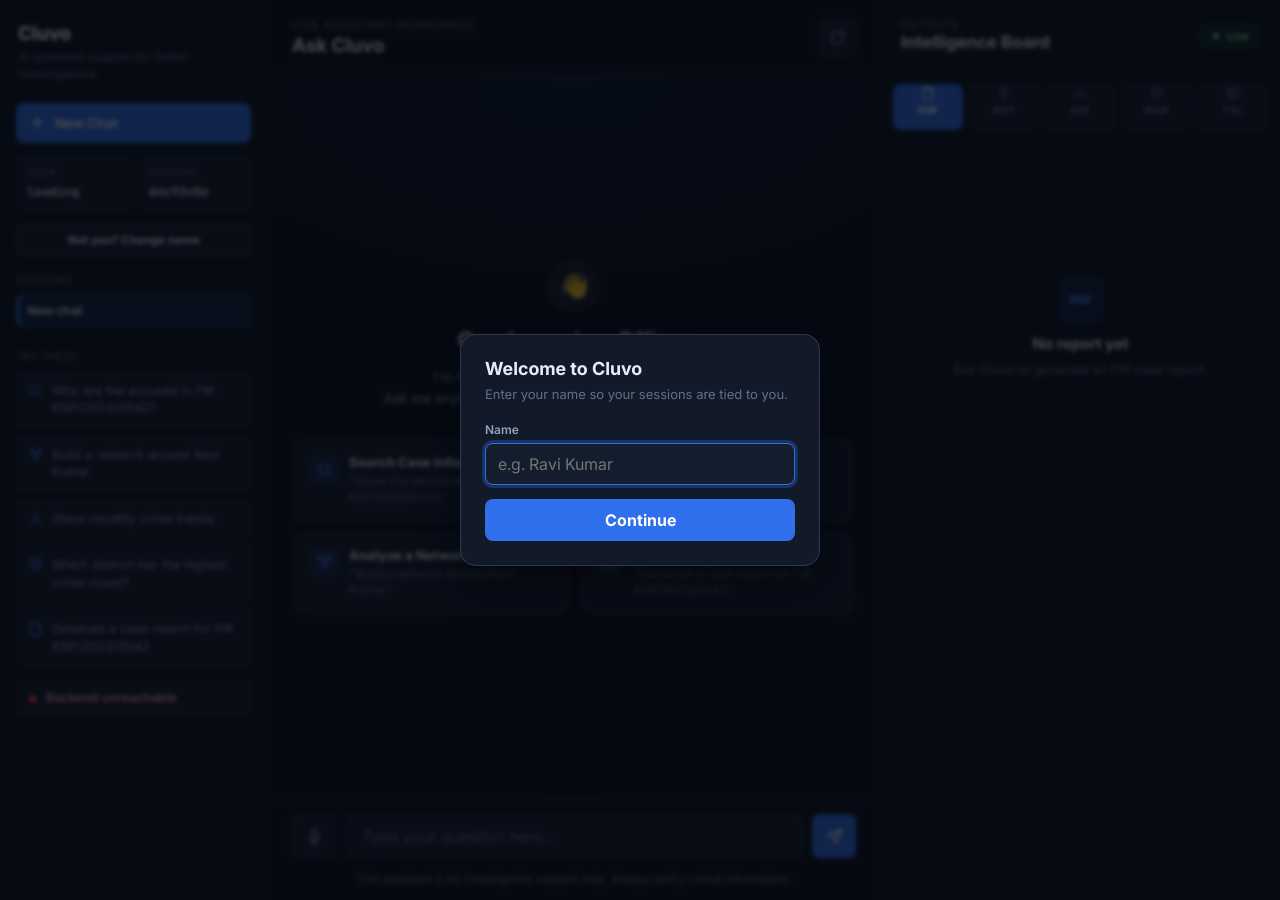
==== commit 791474a3: "added name to user-id" ====
--- a/index.html
+++ b/index.html
@@ -10,6 +10,15 @@
   </head>
   <body>
     <div class="app-shell">
+      <div id="identityModal" class="identity-modal hidden">
+        <div class="identity-modal-card">
+          <h2>Welcome to Cluvo</h2>
+          <p>Enter your name so your sessions are tied to you.</p>
+          <label for="officerNameInput">Name</label>
+          <input id="officerNameInput" autocomplete="off" placeholder="e.g. Ravi Kumar" />
+          <button id="officerNameSubmit" type="button">Continue</button>
+        </div>
+      </div>
 
       <!-- ============ SIDEBAR ============ -->
       <aside class="sidebar">
@@ -35,6 +44,7 @@
             <strong id="sessionIdView">loading</strong>
           </div>
         </div>
+        <button id="editIdentityBtn" class="small-link identity-edit" type="button">Not you? Change name</button>
 
         <div class="sidebar-scroll">
           <div class="section-label">Sessions</div>
--- a/styles.css
+++ b/styles.css
@@ -298,15 +298,57 @@
 .message.user .bubble p { color: #fff; }
 .bubble p:last-child { margin-bottom: 0; }
 
-.chat-status {
-  display: inline-flex; align-items: center; gap: 10px; width: fit-content; max-width: 620px;
-  margin: 4px 0 4px 46px; padding: 9px 15px; color: var(--ink-dim); background: var(--card);
-  border: 1px solid var(--line); border-radius: 999px; font-size: 13px;
-}
-.chat-status-dot {
-  width: 13px; height: 13px; flex: 0 0 auto; border: 2px solid rgba(47, 111, 235, 0.2);
-  border-top-color: var(--blue-strong); border-radius: 999px; animation: spinStatus 0.7s linear infinite;
-}
+.status-trail {
+  display: flex;
+  flex-direction: column;
+  gap: 6px;
+  width: fit-content;
+  max-width: 620px;
+  margin: 4px 0 4px 46px;
+}
+
+.status-step {
+  display: flex;
+  align-items: center;
+  gap: 9px;
+  padding: 8px 14px;
+  color: var(--ink-dim);
+  background: var(--card);
+  border: 1px solid var(--line);
+  border-radius: 999px;
+  font-size: 12.5px;
+  opacity: 0;
+  transform: translateY(4px);
+  animation: stepIn 0.25s ease forwards;
+}
+
+@keyframes stepIn { to { opacity: 1; transform: none; } }
+
+.status-step-icon {
+  display: grid;
+  place-items: center;
+  width: 13px;
+  height: 13px;
+  flex: 0 0 auto;
+}
+
+.status-step:not(.done) .status-step-icon {
+  border: 2px solid rgba(47, 111, 235, 0.2);
+  border-top-color: var(--blue-strong);
+  border-radius: 999px;
+  animation: spinStatus 0.7s linear infinite;
+}
+
+.status-step.done {
+  color: var(--muted);
+}
+
+.status-step.done .status-step-icon {
+  color: #7fe0a3;
+  font-size: 12px;
+  font-weight: 800;
+}
+
 @keyframes spinStatus { to { transform: rotate(360deg); } }
 
 /* ================= COMPOSER ================= */
@@ -435,6 +477,46 @@
 th { position: sticky; top: 0; color: var(--ink-dim); background: var(--panel-alt); font-size: 10.5px; text-transform: uppercase; letter-spacing: 0.08em; }
 td { color: var(--ink); overflow-wrap: anywhere; }
 tbody tr:hover { background: rgba(47, 111, 235, 0.06); }
+
+
+.identity-modal {
+  position: fixed; inset: 0; z-index: 50;
+  display: grid; place-items: center;
+  background: rgba(5, 8, 14, 0.72);
+  backdrop-filter: blur(2px);
+}
+.identity-modal.hidden { display: none; }
+
+.identity-modal-card {
+  width: min(360px, 90vw);
+  padding: 24px;
+  background: var(--panel);
+  border: 1px solid var(--line-strong);
+  border-radius: var(--radius-lg);
+  box-shadow: var(--shadow-2);
+}
+.identity-modal-card h2 { margin: 0 0 6px; color: var(--ink); font-size: 18px; }
+.identity-modal-card p { margin: 0 0 16px; color: var(--muted); font-size: 13px; line-height: 1.5; }
+.identity-modal-card label { display: block; margin-bottom: 6px; color: var(--ink-dim); font-size: 12px; font-weight: 600; }
+.identity-modal-card input {
+  width: 100%; height: 42px; margin-bottom: 14px; padding: 0 12px;
+  color: var(--ink); background: var(--card); border: 1px solid var(--line-strong);
+  border-radius: var(--radius-sm); outline: none;
+}
+.identity-modal-card input:focus { border-color: var(--blue); box-shadow: var(--focus-ring); }
+.identity-modal-card button {
+  width: 100%; height: 42px; color: #fff; font-weight: 700;
+  background: var(--blue); border: none; border-radius: var(--radius-sm);
+}
+.identity-modal-card button:hover { background: var(--blue-strong); }
+
+.identity-edit {
+  width: 100%;
+  justify-content: center;
+  font-size: 11.5px;
+  padding: 0 10px;
+  min-height: 32px;
+}
 
 /* ================= RESPONSIVE ================= */
 
@@ -451,7 +533,7 @@
   .transcript { padding: 16px; }
   .composer { padding: 12px 16px; }
   .composer-disclaimer { padding: 0 16px 12px; }
-  .chat-status { margin-left: 0; }
+  .status-trail { margin-left: 0; }
   .message, .message.user { grid-template-columns: 30px minmax(0, 1fr); width: 100%; }
   .message.user .avatar, .message.user .bubble { grid-column: auto; grid-row: auto; }
   .message.user { direction: rtl; }
